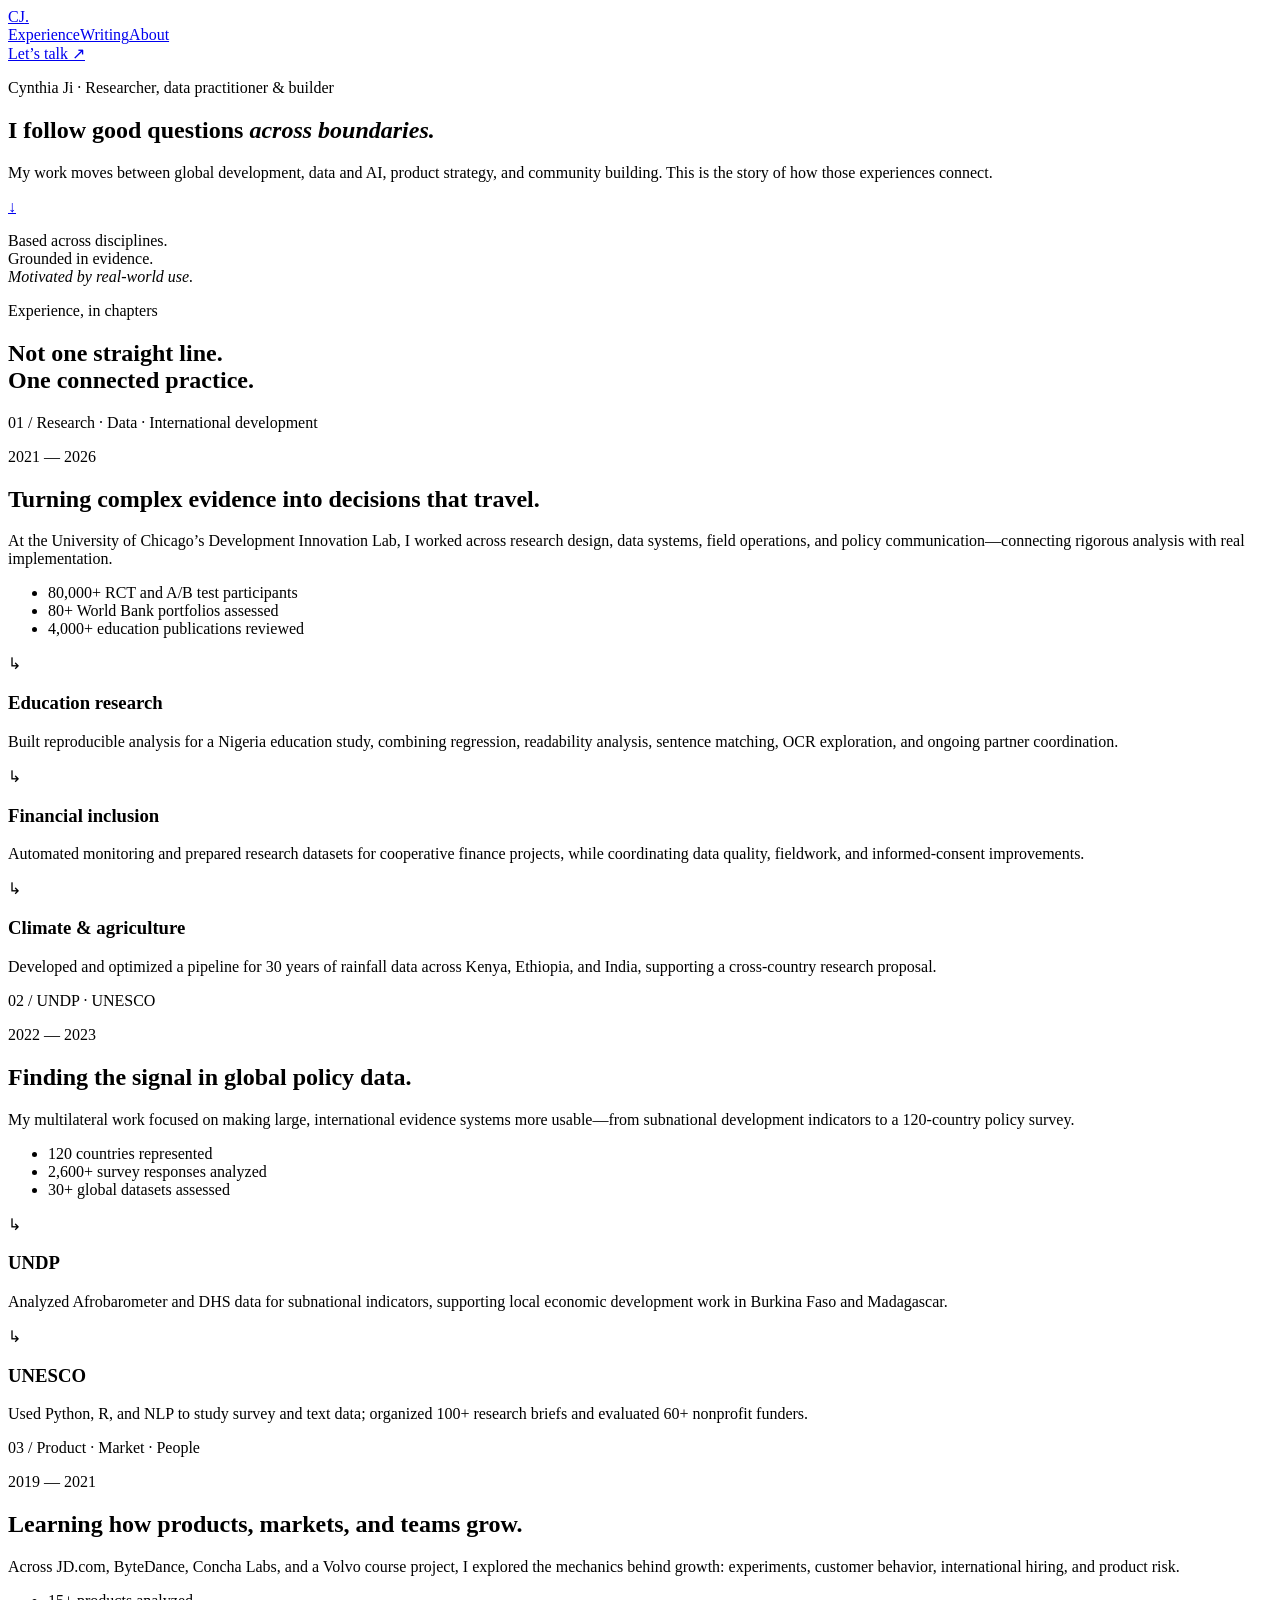
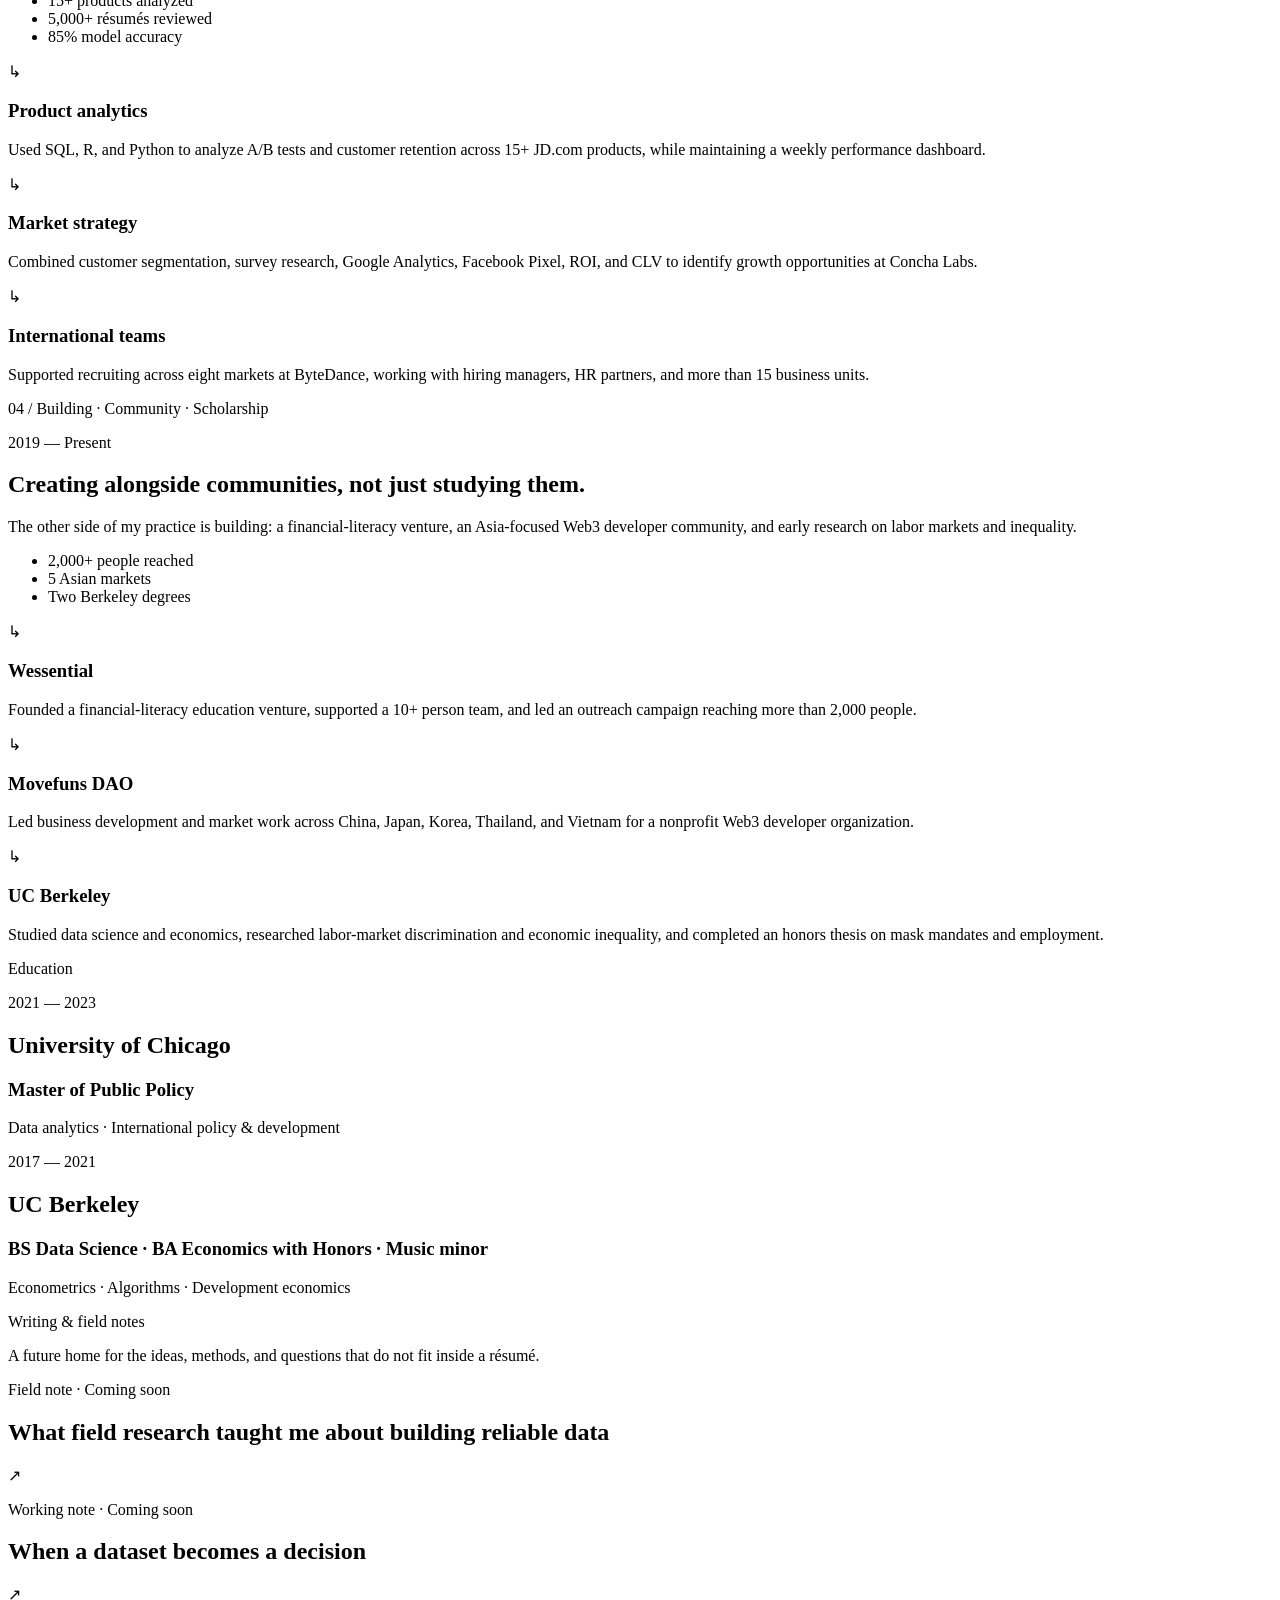
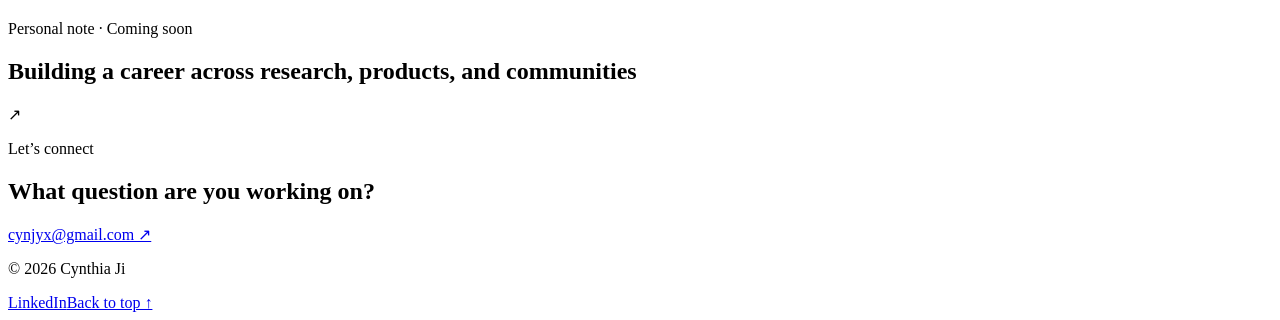
==== index.html @ 034ad3fb "Add index.html" ====
<!doctype html>
<html lang="en">
<head>
  <meta charset="utf-8">
  <meta name="viewport" content="width=device-width, initial-scale=1">
  <meta name="description" content="Selected research, data, policy, product, and community experience by Cynthia Ji.">
  <title>Cynthia Ji — Researcher, Data Practitioner & Builder</title>
  <link rel="stylesheet" href="styles.css">
</head>
<body>
<nav class="nav" aria-label="Primary navigation"><a class="mark" href="#top" aria-label="Cynthia Ji home">CJ<span>.</span></a><div class="navLinks"><a href="#experience">Experience</a><a href="#writing">Writing</a><a href="#about">About</a></div><a class="contactLink" href="mailto:cynjyx@gmail.com">Let’s talk ↗</a></nav>
<main>
  <section class="hero" id="top"><p class="eyebrow">Cynthia Ji · Researcher, data practitioner &amp; builder</p><h1>I follow good questions <em>across boundaries.</em></h1><div class="heroFoot"><p>My work moves between global development, data and AI, product strategy, and community building. This is the story of how those experiences connect.</p><a class="circleLink" href="#experience" aria-label="Explore experience">↓</a></div></section>
  <section class="manifesto" id="about"><p>Based across disciplines.<br>Grounded in evidence.<br><em>Motivated by real-world use.</em></p></section>
  <section id="experience" class="experienceIntro"><p class="sectionLabel">Experience, in chapters</p><h2>Not one straight line.<br>One connected practice.</h2></section>

  <section class="chapter dark"><div class="chapterTop"><p>01 / Research · Data · International development</p><p>2021 — 2026</p></div><h2>Turning complex evidence into decisions that travel.</h2><div class="chapterBody"><p class="chapterIntro">At the University of Chicago’s Development Innovation Lab, I worked across research design, data systems, field operations, and policy communication—connecting rigorous analysis with real implementation.</p><ul class="factList"><li>80,000+ RCT and A/B test participants</li><li>80+ World Bank portfolios assessed</li><li>4,000+ education publications reviewed</li></ul></div><div class="storyGrid"><article><p class="storyNum">↳</p><h3>Education research</h3><p>Built reproducible analysis for a Nigeria education study, combining regression, readability analysis, sentence matching, OCR exploration, and ongoing partner coordination.</p></article><article><p class="storyNum">↳</p><h3>Financial inclusion</h3><p>Automated monitoring and prepared research datasets for cooperative finance projects, while coordinating data quality, fieldwork, and informed-consent improvements.</p></article><article><p class="storyNum">↳</p><h3>Climate &amp; agriculture</h3><p>Developed and optimized a pipeline for 30 years of rainfall data across Kenya, Ethiopia, and India, supporting a cross-country research proposal.</p></article></div></section>

  <section class="chapter terracotta"><div class="chapterTop"><p>02 / UNDP · UNESCO</p><p>2022 — 2023</p></div><h2>Finding the signal in global policy data.</h2><div class="chapterBody"><p class="chapterIntro">My multilateral work focused on making large, international evidence systems more usable—from subnational development indicators to a 120-country policy survey.</p><ul class="factList"><li>120 countries represented</li><li>2,600+ survey responses analyzed</li><li>30+ global datasets assessed</li></ul></div><div class="storyGrid"><article><p class="storyNum">↳</p><h3>UNDP</h3><p>Analyzed Afrobarometer and DHS data for subnational indicators, supporting local economic development work in Burkina Faso and Madagascar.</p></article><article><p class="storyNum">↳</p><h3>UNESCO</h3><p>Used Python, R, and NLP to study survey and text data; organized 100+ research briefs and evaluated 60+ nonprofit funders.</p></article></div></section>

  <section class="chapter lime"><div class="chapterTop"><p>03 / Product · Market · People</p><p>2019 — 2021</p></div><h2>Learning how products, markets, and teams grow.</h2><div class="chapterBody"><p class="chapterIntro">Across JD.com, ByteDance, Concha Labs, and a Volvo course project, I explored the mechanics behind growth: experiments, customer behavior, international hiring, and product risk.</p><ul class="factList"><li>15+ products analyzed</li><li>5,000+ résumés reviewed</li><li>85% model accuracy</li></ul></div><div class="storyGrid"><article><p class="storyNum">↳</p><h3>Product analytics</h3><p>Used SQL, R, and Python to analyze A/B tests and customer retention across 15+ JD.com products, while maintaining a weekly performance dashboard.</p></article><article><p class="storyNum">↳</p><h3>Market strategy</h3><p>Combined customer segmentation, survey research, Google Analytics, Facebook Pixel, ROI, and CLV to identify growth opportunities at Concha Labs.</p></article><article><p class="storyNum">↳</p><h3>International teams</h3><p>Supported recruiting across eight markets at ByteDance, working with hiring managers, HR partners, and more than 15 business units.</p></article></div></section>

  <section class="chapter paper"><div class="chapterTop"><p>04 / Building · Community · Scholarship</p><p>2019 — Present</p></div><h2>Creating alongside communities, not just studying them.</h2><div class="chapterBody"><p class="chapterIntro">The other side of my practice is building: a financial-literacy venture, an Asia-focused Web3 developer community, and early research on labor markets and inequality.</p><ul class="factList"><li>2,000+ people reached</li><li>5 Asian markets</li><li>Two Berkeley degrees</li></ul></div><div class="storyGrid"><article><p class="storyNum">↳</p><h3>Wessential</h3><p>Founded a financial-literacy education venture, supported a 10+ person team, and led an outreach campaign reaching more than 2,000 people.</p></article><article><p class="storyNum">↳</p><h3>Movefuns DAO</h3><p>Led business development and market work across China, Japan, Korea, Thailand, and Vietnam for a nonprofit Web3 developer organization.</p></article><article><p class="storyNum">↳</p><h3>UC Berkeley</h3><p>Studied data science and economics, researched labor-market discrimination and economic inequality, and completed an honors thesis on mask mandates and employment.</p></article></div></section>

  <section class="education"><p class="sectionLabel">Education</p><div><article><p>2021 — 2023</p><h2>University of Chicago</h2><h3>Master of Public Policy</h3><span>Data analytics · International policy &amp; development</span></article><article><p>2017 — 2021</p><h2>UC Berkeley</h2><h3>BS Data Science · BA Economics with Honors · Music minor</h3><span>Econometrics · Algorithms · Development economics</span></article></div></section>
  <section class="section writing" id="writing"><div class="sectionHead"><p class="sectionLabel">Writing &amp; field notes</p><p class="sectionIntro">A future home for the ideas, methods, and questions that do not fit inside a résumé.</p></div><div class="postList"><article class="post"><p>Field note · Coming soon</p><h2>What field research taught me about building reliable data</h2><span>↗</span></article><article class="post"><p>Working note · Coming soon</p><h2>When a dataset becomes a decision</h2><span>↗</span></article><article class="post"><p>Personal note · Coming soon</p><h2>Building a career across research, products, and communities</h2><span>↗</span></article></div></section>
</main>
<footer><p class="sectionLabel">Let’s connect</p><h2>What question are you working on?</h2><a href="mailto:cynjyx@gmail.com">cynjyx@gmail.com ↗</a><div class="footerBottom"><p>© 2026 Cynthia Ji</p><div><a href="https://www.linkedin.com/in/cynthia-ji-26b392149/">LinkedIn</a><a href="#top">Back to top ↑</a></div></div></footer>
</body>
</html>
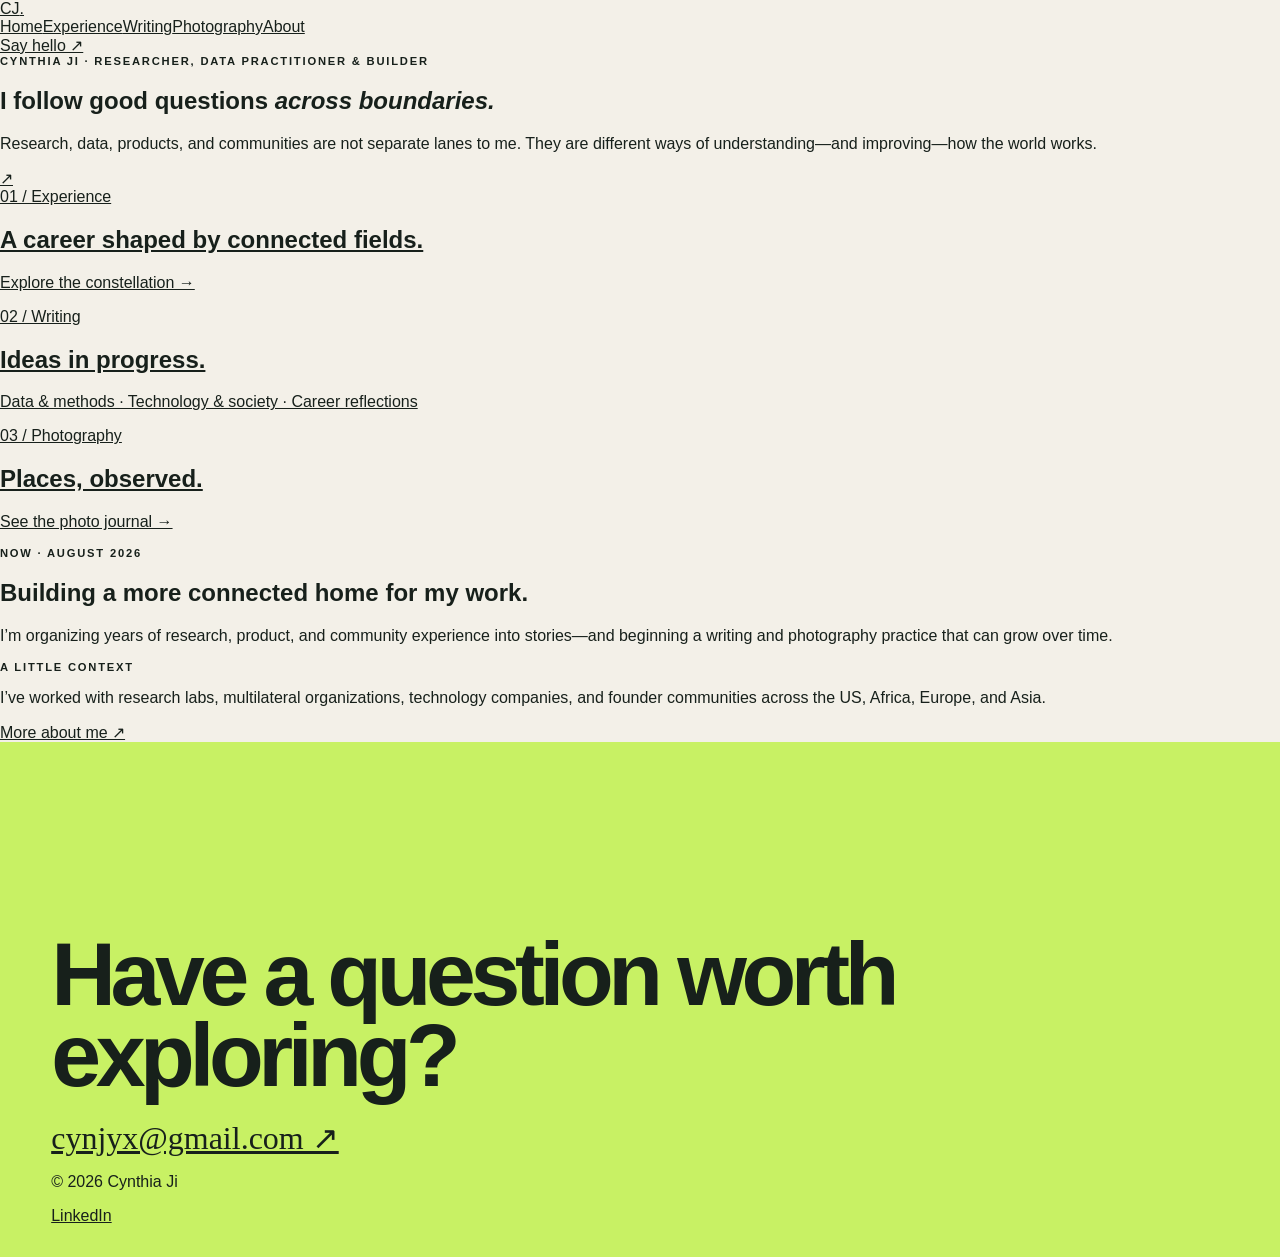
==== commit eb86d730: "Redesign index.html" ====
--- a/index.html
+++ b/index.html
@@ -1,30 +1,7 @@
-<!doctype html>
-<html lang="en">
-<head>
-  <meta charset="utf-8">
-  <meta name="viewport" content="width=device-width, initial-scale=1">
-  <meta name="description" content="Selected research, data, policy, product, and community experience by Cynthia Ji.">
-  <title>Cynthia Ji — Researcher, Data Practitioner & Builder</title>
-  <link rel="stylesheet" href="styles.css">
-</head>
-<body>
-<nav class="nav" aria-label="Primary navigation"><a class="mark" href="#top" aria-label="Cynthia Ji home">CJ<span>.</span></a><div class="navLinks"><a href="#experience">Experience</a><a href="#writing">Writing</a><a href="#about">About</a></div><a class="contactLink" href="mailto:cynjyx@gmail.com">Let’s talk ↗</a></nav>
-<main>
-  <section class="hero" id="top"><p class="eyebrow">Cynthia Ji · Researcher, data practitioner &amp; builder</p><h1>I follow good questions <em>across boundaries.</em></h1><div class="heroFoot"><p>My work moves between global development, data and AI, product strategy, and community building. This is the story of how those experiences connect.</p><a class="circleLink" href="#experience" aria-label="Explore experience">↓</a></div></section>
-  <section class="manifesto" id="about"><p>Based across disciplines.<br>Grounded in evidence.<br><em>Motivated by real-world use.</em></p></section>
-  <section id="experience" class="experienceIntro"><p class="sectionLabel">Experience, in chapters</p><h2>Not one straight line.<br>One connected practice.</h2></section>
-
-  <section class="chapter dark"><div class="chapterTop"><p>01 / Research · Data · International development</p><p>2021 — 2026</p></div><h2>Turning complex evidence into decisions that travel.</h2><div class="chapterBody"><p class="chapterIntro">At the University of Chicago’s Development Innovation Lab, I worked across research design, data systems, field operations, and policy communication—connecting rigorous analysis with real implementation.</p><ul class="factList"><li>80,000+ RCT and A/B test participants</li><li>80+ World Bank portfolios assessed</li><li>4,000+ education publications reviewed</li></ul></div><div class="storyGrid"><article><p class="storyNum">↳</p><h3>Education research</h3><p>Built reproducible analysis for a Nigeria education study, combining regression, readability analysis, sentence matching, OCR exploration, and ongoing partner coordination.</p></article><article><p class="storyNum">↳</p><h3>Financial inclusion</h3><p>Automated monitoring and prepared research datasets for cooperative finance projects, while coordinating data quality, fieldwork, and informed-consent improvements.</p></article><article><p class="storyNum">↳</p><h3>Climate &amp; agriculture</h3><p>Developed and optimized a pipeline for 30 years of rainfall data across Kenya, Ethiopia, and India, supporting a cross-country research proposal.</p></article></div></section>
-
-  <section class="chapter terracotta"><div class="chapterTop"><p>02 / UNDP · UNESCO</p><p>2022 — 2023</p></div><h2>Finding the signal in global policy data.</h2><div class="chapterBody"><p class="chapterIntro">My multilateral work focused on making large, international evidence systems more usable—from subnational development indicators to a 120-country policy survey.</p><ul class="factList"><li>120 countries represented</li><li>2,600+ survey responses analyzed</li><li>30+ global datasets assessed</li></ul></div><div class="storyGrid"><article><p class="storyNum">↳</p><h3>UNDP</h3><p>Analyzed Afrobarometer and DHS data for subnational indicators, supporting local economic development work in Burkina Faso and Madagascar.</p></article><article><p class="storyNum">↳</p><h3>UNESCO</h3><p>Used Python, R, and NLP to study survey and text data; organized 100+ research briefs and evaluated 60+ nonprofit funders.</p></article></div></section>
-
-  <section class="chapter lime"><div class="chapterTop"><p>03 / Product · Market · People</p><p>2019 — 2021</p></div><h2>Learning how products, markets, and teams grow.</h2><div class="chapterBody"><p class="chapterIntro">Across JD.com, ByteDance, Concha Labs, and a Volvo course project, I explored the mechanics behind growth: experiments, customer behavior, international hiring, and product risk.</p><ul class="factList"><li>15+ products analyzed</li><li>5,000+ résumés reviewed</li><li>85% model accuracy</li></ul></div><div class="storyGrid"><article><p class="storyNum">↳</p><h3>Product analytics</h3><p>Used SQL, R, and Python to analyze A/B tests and customer retention across 15+ JD.com products, while maintaining a weekly performance dashboard.</p></article><article><p class="storyNum">↳</p><h3>Market strategy</h3><p>Combined customer segmentation, survey research, Google Analytics, Facebook Pixel, ROI, and CLV to identify growth opportunities at Concha Labs.</p></article><article><p class="storyNum">↳</p><h3>International teams</h3><p>Supported recruiting across eight markets at ByteDance, working with hiring managers, HR partners, and more than 15 business units.</p></article></div></section>
-
-  <section class="chapter paper"><div class="chapterTop"><p>04 / Building · Community · Scholarship</p><p>2019 — Present</p></div><h2>Creating alongside communities, not just studying them.</h2><div class="chapterBody"><p class="chapterIntro">The other side of my practice is building: a financial-literacy venture, an Asia-focused Web3 developer community, and early research on labor markets and inequality.</p><ul class="factList"><li>2,000+ people reached</li><li>5 Asian markets</li><li>Two Berkeley degrees</li></ul></div><div class="storyGrid"><article><p class="storyNum">↳</p><h3>Wessential</h3><p>Founded a financial-literacy education venture, supported a 10+ person team, and led an outreach campaign reaching more than 2,000 people.</p></article><article><p class="storyNum">↳</p><h3>Movefuns DAO</h3><p>Led business development and market work across China, Japan, Korea, Thailand, and Vietnam for a nonprofit Web3 developer organization.</p></article><article><p class="storyNum">↳</p><h3>UC Berkeley</h3><p>Studied data science and economics, researched labor-market discrimination and economic inequality, and completed an honors thesis on mask mandates and employment.</p></article></div></section>
-
-  <section class="education"><p class="sectionLabel">Education</p><div><article><p>2021 — 2023</p><h2>University of Chicago</h2><h3>Master of Public Policy</h3><span>Data analytics · International policy &amp; development</span></article><article><p>2017 — 2021</p><h2>UC Berkeley</h2><h3>BS Data Science · BA Economics with Honors · Music minor</h3><span>Econometrics · Algorithms · Development economics</span></article></div></section>
-  <section class="section writing" id="writing"><div class="sectionHead"><p class="sectionLabel">Writing &amp; field notes</p><p class="sectionIntro">A future home for the ideas, methods, and questions that do not fit inside a résumé.</p></div><div class="postList"><article class="post"><p>Field note · Coming soon</p><h2>What field research taught me about building reliable data</h2><span>↗</span></article><article class="post"><p>Working note · Coming soon</p><h2>When a dataset becomes a decision</h2><span>↗</span></article><article class="post"><p>Personal note · Coming soon</p><h2>Building a career across research, products, and communities</h2><span>↗</span></article></div></section>
-</main>
-<footer><p class="sectionLabel">Let’s connect</p><h2>What question are you working on?</h2><a href="mailto:cynjyx@gmail.com">cynjyx@gmail.com ↗</a><div class="footerBottom"><p>© 2026 Cynthia Ji</p><div><a href="https://www.linkedin.com/in/cynthia-ji-26b392149/">LinkedIn</a><a href="#top">Back to top ↑</a></div></div></footer>
-</body>
-</html>
+<!doctype html><html lang="en"><head><meta charset="utf-8"><meta name="viewport" content="width=device-width,initial-scale=1"><meta name="description" content="Cynthia Ji works across research, data, policy, products, and communities."><title>Cynthia Ji — Home</title><link rel="stylesheet" href="styles.css"></head><body>
+<header class="siteHeader"><a class="brand" href="index.html">CJ<span>.</span></a><nav aria-label="Primary"><a class="active" href="index.html">Home</a><a href="experience.html">Experience</a><a href="writing.html">Writing</a><a href="photography.html">Photography</a><a href="about.html">About</a></nav><a class="mail" href="mailto:cynjyx@gmail.com">Say hello ↗</a></header>
+<main><section class="homeHero"><p class="eyebrow">Cynthia Ji · Researcher, data practitioner &amp; builder</p><h1>I follow good questions <em>across boundaries.</em></h1><div class="heroBottom"><p>Research, data, products, and communities are not separate lanes to me. They are different ways of understanding—and improving—how the world works.</p><a class="roundLink" href="experience.html" aria-label="Explore experience">↗</a></div></section>
+<section class="homeGrid"><a class="feature featureExperience" href="experience.html"><span>01 / Experience</span><h2>A career shaped by connected fields.</h2><p>Explore the constellation →</p></a><a class="feature featureWriting" href="writing.html"><span>02 / Writing</span><h2>Ideas in progress.</h2><p>Data &amp; methods · Technology &amp; society · Career reflections</p></a><a class="feature featurePhoto" href="photography.html"><span>03 / Photography</span><h2>Places, observed.</h2><p>See the photo journal →</p></a></section>
+<section class="nowBand"><div><p class="eyebrow">Now · August 2026</p><h2>Building a more connected home for my work.</h2></div><p>I’m organizing years of research, product, and community experience into stories—and beginning a writing and photography practice that can grow over time.</p></section>
+<section class="homeAbout"><p class="eyebrow">A little context</p><p class="bigSerif">I’ve worked with research labs, multilateral organizations, technology companies, and founder communities across the US, Africa, Europe, and Asia.</p><a href="about.html">More about me ↗</a></section></main>
+<footer><h2>Have a question worth exploring?</h2><a href="mailto:cynjyx@gmail.com">cynjyx@gmail.com ↗</a><div><p>© 2026 Cynthia Ji</p><a href="https://www.linkedin.com/in/cynthia-ji-26b392149/">LinkedIn</a></div></footer></body></html>
--- a/styles.css
+++ b/styles.css
@@ -0,0 +1 @@
+:root{--ink:#17201b;--paper:#f3f0e8;--lime:#c8f164;--terra:#bc684f;--line:rgba(23,32,27,.19)}*{box-sizing:border-box}html{scroll-behavior:smooth}body{margin:0;background:var(--paper);color:var(--ink);font-family:Arial,Helvetica,sans-serif}a{color:inherit}.nav{position:sticky;top:0;z-index:10;height:84px;display:grid;grid-template-columns:1fr auto 1fr;align-items:center;padding:0 4vw;border-bottom:1px solid var(--line);background:rgba(243,240,232,.92);backdrop-filter:blur(12px)}.mark{font-size:1.5rem;font-weight:800;text-decoration:none;letter-spacing:-.06em}.mark span{color:#54742d}.navLinks{display:flex;gap:2rem}.navLinks a,.contactLink{font-size:.72rem;text-transform:uppercase;letter-spacing:.12em;text-decoration:none}.contactLink{justify-self:end;border-bottom:1px solid}.hero{min-height:calc(100vh - 84px);padding:11vh 4vw 5vh;display:flex;flex-direction:column;justify-content:space-between}.eyebrow,.sectionLabel{margin:0;font-size:.7rem;text-transform:uppercase;letter-spacing:.16em;font-weight:700}.hero h1{max-width:1250px;margin:4rem 0;font-size:clamp(3.7rem,9vw,9.5rem);line-height:.86;letter-spacing:-.07em;font-weight:600}.hero h1 em,.manifesto em{font-family:Georgia,serif;font-weight:400}.heroFoot{display:flex;justify-content:space-between;align-items:end}.heroFoot>p{max-width:510px;font-size:1.14rem;line-height:1.55}.circleLink{display:grid;place-items:center;width:64px;height:64px;border:1px solid;border-radius:50%;text-decoration:none;font-size:1.4rem;transition:.2s}.circleLink:hover{background:var(--ink);color:var(--paper)}.manifesto{padding:10rem 4vw;background:var(--lime)}.manifesto p{max-width:1200px;margin:0;font-size:clamp(2.8rem,6.7vw,7rem);line-height:.98;letter-spacing:-.055em}.experienceIntro{padding:9rem 4vw 5rem}.experienceIntro h2{margin:3rem 0 0;font-size:clamp(3rem,6.5vw,7rem);line-height:.9;letter-spacing:-.06em}.chapter{padding:2rem 4vw 7rem;border-top:1px solid var(--line)}.chapter.dark{background:var(--ink);color:var(--paper)}.chapter.terracotta{background:var(--terra);color:#fff8ec}.chapter.lime{background:var(--lime)}.chapter.paper{background:var(--paper)}.chapterTop{display:flex;justify-content:space-between;text-transform:uppercase;letter-spacing:.12em;font-size:.67rem}.chapter h2{max-width:1100px;margin:9rem 0 4rem;font-size:clamp(3rem,6.8vw,7.2rem);line-height:.92;letter-spacing:-.06em}.chapterBody{display:grid;grid-template-columns:1.25fr 1fr;gap:10vw;padding-bottom:5rem}.chapterIntro{max-width:610px;margin:0;font-family:Georgia,serif;font-size:clamp(1.25rem,2.1vw,2rem);line-height:1.45}.factList{list-style:none;padding:0;margin:0}.factList li{padding:1rem 0;border-top:1px solid currentColor;font-size:.78rem;text-transform:uppercase;letter-spacing:.1em}.storyGrid{display:grid;grid-template-columns:repeat(3,1fr);gap:1px;background:currentColor;border:1px solid currentColor}.storyGrid article{min-height:280px;padding:1.5rem;background:var(--paper);color:var(--ink)}.dark .storyGrid article{background:#212c26;color:var(--paper)}.terracotta .storyGrid article{background:#a95742;color:#fff8ec}.lime .storyGrid article{background:#d9f98c}.storyNum{font-size:1.5rem}.storyGrid h3{margin:3.5rem 0 1rem;font-size:1.35rem}.storyGrid article>p:last-child{margin:0;line-height:1.55;opacity:.75}.education{padding:8rem 4vw;background:#d9d1c3}.education>div{margin-top:4rem}.education article{display:grid;grid-template-columns:150px 1.2fr 1.2fr 1fr;align-items:baseline;padding:2rem 0;border-top:1px solid var(--line)}.education article>p,.education span{font-size:.7rem;text-transform:uppercase;letter-spacing:.1em}.education h2{font-size:1.5rem;margin:0}.education h3{font-family:Georgia,serif;font-weight:400;font-size:1rem}.section{padding:8rem 4vw}.sectionHead{display:grid;grid-template-columns:1fr 1fr;margin-bottom:4rem}.sectionIntro{max-width:500px;margin:0;font-family:Georgia,serif;font-size:1.35rem;line-height:1.45}.post{display:grid;grid-template-columns:220px 1fr 30px;align-items:center;padding:2rem 0;border-top:1px solid var(--line)}.post:last-child{border-bottom:1px solid var(--line)}.post h2{font-family:Georgia,serif;font-size:clamp(1.3rem,2.5vw,2.3rem);font-weight:400;margin:0}.post>p{font-size:.67rem;text-transform:uppercase;letter-spacing:.1em}.post span{font-size:1.3rem}footer{padding:8rem 4vw 2rem;background:var(--lime)}footer h2{max-width:1050px;margin:4rem 0 1.5rem;font-size:clamp(3rem,7vw,7.5rem);line-height:.9;letter-spacing:-.06em}footer>a{font-family:Georgia,serif;font-size:clamp(1.3rem,2.5vw,2.2rem)}.footerBottom{display:flex;justify-content:space-between;margin-top:8rem;padding-top:1.5rem;border-top:1px solid rgba(23,32,27,.3);font-size:.68rem;text-transform:uppercase;letter-spacing:.1em}.footerBottom div{display:flex;gap:2rem}.footerBottom a{text-decoration:none}@media(max-width:760px){.nav{grid-template-columns:1fr 1fr}.navLinks{display:none}.hero{min-height:720px;padding-left:5vw;padding-right:5vw}.hero h1{font-size:16vw}.heroFoot{align-items:center}.circleLink{width:52px;height:52px;flex:none}.manifesto,.experienceIntro,.chapter,.education,.section,footer{padding-left:5vw;padding-right:5vw}.manifesto{padding-top:6rem;padding-bottom:6rem}.chapter h2{margin-top:5rem}.chapterBody,.sectionHead{grid-template-columns:1fr;gap:2.5rem}.storyGrid{grid-template-columns:1fr}.storyGrid article{min-height:240px}.education article{grid-template-columns:1fr;gap:.3rem}.education h3{margin:.4rem 0}.post{grid-template-columns:1fr 30px;gap:.6rem}.post>p,.post h2{grid-column:1}.post span{grid-column:2;grid-row:1/3}.footerBottom{display:block;line-height:1.8}.footerBottom div{margin-top:1rem}}@media(prefers-reduced-motion:reduce){html{scroll-behavior:auto}}
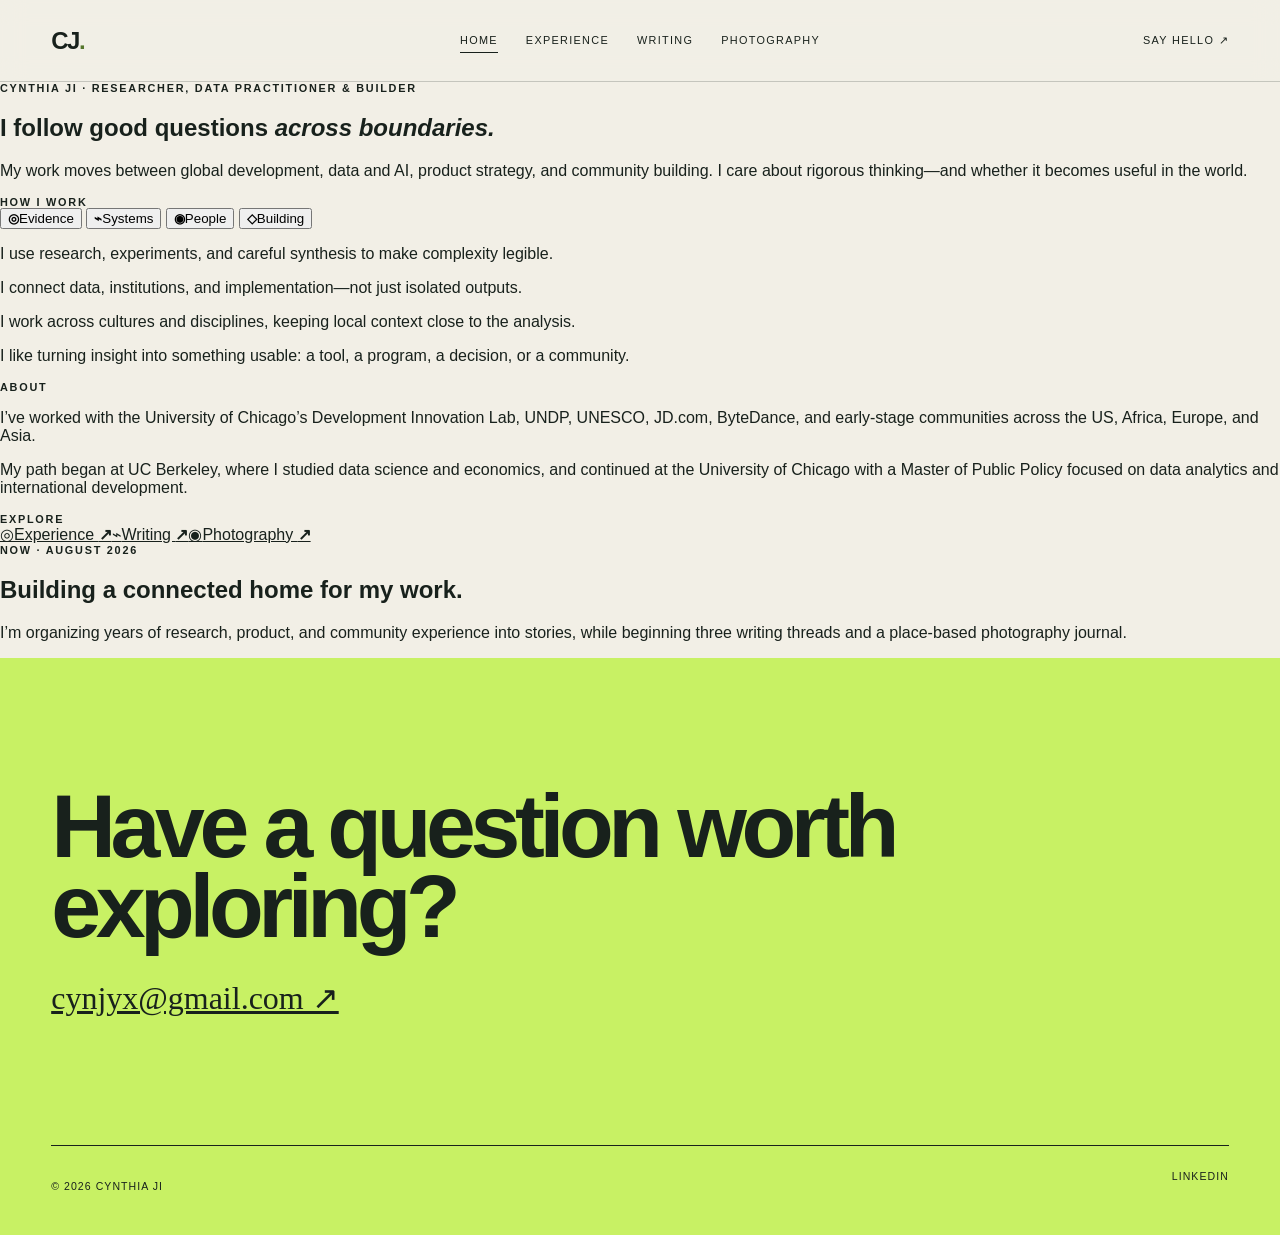
==== commit b26d5da2: "Refine index.html" ====
--- a/index.html
+++ b/index.html
@@ -1,7 +1,15 @@
-<!doctype html><html lang="en"><head><meta charset="utf-8"><meta name="viewport" content="width=device-width,initial-scale=1"><meta name="description" content="Cynthia Ji works across research, data, policy, products, and communities."><title>Cynthia Ji — Home</title><link rel="stylesheet" href="styles.css"></head><body>
-<header class="siteHeader"><a class="brand" href="index.html">CJ<span>.</span></a><nav aria-label="Primary"><a class="active" href="index.html">Home</a><a href="experience.html">Experience</a><a href="writing.html">Writing</a><a href="photography.html">Photography</a><a href="about.html">About</a></nav><a class="mail" href="mailto:cynjyx@gmail.com">Say hello ↗</a></header>
-<main><section class="homeHero"><p class="eyebrow">Cynthia Ji · Researcher, data practitioner &amp; builder</p><h1>I follow good questions <em>across boundaries.</em></h1><div class="heroBottom"><p>Research, data, products, and communities are not separate lanes to me. They are different ways of understanding—and improving—how the world works.</p><a class="roundLink" href="experience.html" aria-label="Explore experience">↗</a></div></section>
-<section class="homeGrid"><a class="feature featureExperience" href="experience.html"><span>01 / Experience</span><h2>A career shaped by connected fields.</h2><p>Explore the constellation →</p></a><a class="feature featureWriting" href="writing.html"><span>02 / Writing</span><h2>Ideas in progress.</h2><p>Data &amp; methods · Technology &amp; society · Career reflections</p></a><a class="feature featurePhoto" href="photography.html"><span>03 / Photography</span><h2>Places, observed.</h2><p>See the photo journal →</p></a></section>
-<section class="nowBand"><div><p class="eyebrow">Now · August 2026</p><h2>Building a more connected home for my work.</h2></div><p>I’m organizing years of research, product, and community experience into stories—and beginning a writing and photography practice that can grow over time.</p></section>
-<section class="homeAbout"><p class="eyebrow">A little context</p><p class="bigSerif">I’ve worked with research labs, multilateral organizations, technology companies, and founder communities across the US, Africa, Europe, and Asia.</p><a href="about.html">More about me ↗</a></section></main>
-<footer><h2>Have a question worth exploring?</h2><a href="mailto:cynjyx@gmail.com">cynjyx@gmail.com ↗</a><div><p>© 2026 Cynthia Ji</p><a href="https://www.linkedin.com/in/cynthia-ji-26b392149/">LinkedIn</a></div></footer></body></html>
+<!doctype html><html lang="en"><head><meta charset="utf-8"><meta name="viewport" content="width=device-width,initial-scale=1"><meta name="description" content="Cynthia Ji works across research, data, policy, products, and communities."><title>Cynthia Ji — Home</title><link rel="stylesheet" href="styles.css"><script src="site.js" defer></script></head><body>
+<header class="siteHeader"><a class="brand" href="index.html">CJ<span>.</span></a><nav aria-label="Primary"><a class="active" href="index.html">Home</a><a href="experience.html">Experience</a><a href="writing.html">Writing</a><a href="photography.html">Photography</a></nav><a class="mail" href="mailto:cynjyx@gmail.com">Say hello ↗</a></header>
+<main><section class="compactHero"><div><p class="eyebrow">Cynthia Ji · Researcher, data practitioner &amp; builder</p><h1>I follow good questions <em>across boundaries.</em></h1></div><p class="introCopy">My work moves between global development, data and AI, product strategy, and community building. I care about rigorous thinking—and whether it becomes useful in the world.</p></section>
+
+<section class="practice" id="about"><p class="eyebrow">How I work</p><div class="practiceIcons" role="list">
+  <button class="practiceIcon active" data-practice="evidence" role="listitem"><b>◎</b><span>Evidence</span></button>
+  <button class="practiceIcon" data-practice="systems" role="listitem"><b>⌁</b><span>Systems</span></button>
+  <button class="practiceIcon" data-practice="people" role="listitem"><b>◉</b><span>People</span></button>
+  <button class="practiceIcon" data-practice="building" role="listitem"><b>◇</b><span>Building</span></button>
+</div><div class="practiceNotes" aria-live="polite"><p class="practiceNote active" id="evidence">I use research, experiments, and careful synthesis to make complexity legible.</p><p class="practiceNote" id="systems">I connect data, institutions, and implementation—not just isolated outputs.</p><p class="practiceNote" id="people">I work across cultures and disciplines, keeping local context close to the analysis.</p><p class="practiceNote" id="building">I like turning insight into something usable: a tool, a program, a decision, or a community.</p></div></section>
+
+<section class="homeProfile"><div class="profileStory"><p class="eyebrow">About</p><p>I’ve worked with the University of Chicago’s Development Innovation Lab, UNDP, UNESCO, JD.com, ByteDance, and early-stage communities across the US, Africa, Europe, and Asia.</p><p>My path began at UC Berkeley, where I studied data science and economics, and continued at the University of Chicago with a Master of Public Policy focused on data analytics and international development.</p></div><aside><p class="eyebrow">Explore</p><a href="experience.html"><span>◎</span>Experience <b>↗</b></a><a href="writing.html"><span>⌁</span>Writing <b>↗</b></a><a href="photography.html"><span>◉</span>Photography <b>↗</b></a></aside></section>
+
+<section class="nowCompact"><p class="eyebrow">Now · August 2026</p><div><h2>Building a connected home for my work.</h2><p>I’m organizing years of research, product, and community experience into stories, while beginning three writing threads and a place-based photography journal.</p></div></section>
+</main><footer><h2>Have a question worth exploring?</h2><a href="mailto:cynjyx@gmail.com">cynjyx@gmail.com ↗</a><div><p>© 2026 Cynthia Ji</p><a href="https://www.linkedin.com/in/cynthia-ji-26b392149/">LinkedIn</a></div></footer></body></html>
--- a/styles.css
+++ b/styles.css
@@ -1 +1,2 @@
-:root{--ink:#17201b;--paper:#f3f0e8;--lime:#c8f164;--terra:#bc684f;--line:rgba(23,32,27,.19)}*{box-sizing:border-box}html{scroll-behavior:smooth}body{margin:0;background:var(--paper);color:var(--ink);font-family:Arial,Helvetica,sans-serif}a{color:inherit}.nav{position:sticky;top:0;z-index:10;height:84px;display:grid;grid-template-columns:1fr auto 1fr;align-items:center;padding:0 4vw;border-bottom:1px solid var(--line);background:rgba(243,240,232,.92);backdrop-filter:blur(12px)}.mark{font-size:1.5rem;font-weight:800;text-decoration:none;letter-spacing:-.06em}.mark span{color:#54742d}.navLinks{display:flex;gap:2rem}.navLinks a,.contactLink{font-size:.72rem;text-transform:uppercase;letter-spacing:.12em;text-decoration:none}.contactLink{justify-self:end;border-bottom:1px solid}.hero{min-height:calc(100vh - 84px);padding:11vh 4vw 5vh;display:flex;flex-direction:column;justify-content:space-between}.eyebrow,.sectionLabel{margin:0;font-size:.7rem;text-transform:uppercase;letter-spacing:.16em;font-weight:700}.hero h1{max-width:1250px;margin:4rem 0;font-size:clamp(3.7rem,9vw,9.5rem);line-height:.86;letter-spacing:-.07em;font-weight:600}.hero h1 em,.manifesto em{font-family:Georgia,serif;font-weight:400}.heroFoot{display:flex;justify-content:space-between;align-items:end}.heroFoot>p{max-width:510px;font-size:1.14rem;line-height:1.55}.circleLink{display:grid;place-items:center;width:64px;height:64px;border:1px solid;border-radius:50%;text-decoration:none;font-size:1.4rem;transition:.2s}.circleLink:hover{background:var(--ink);color:var(--paper)}.manifesto{padding:10rem 4vw;background:var(--lime)}.manifesto p{max-width:1200px;margin:0;font-size:clamp(2.8rem,6.7vw,7rem);line-height:.98;letter-spacing:-.055em}.experienceIntro{padding:9rem 4vw 5rem}.experienceIntro h2{margin:3rem 0 0;font-size:clamp(3rem,6.5vw,7rem);line-height:.9;letter-spacing:-.06em}.chapter{padding:2rem 4vw 7rem;border-top:1px solid var(--line)}.chapter.dark{background:var(--ink);color:var(--paper)}.chapter.terracotta{background:var(--terra);color:#fff8ec}.chapter.lime{background:var(--lime)}.chapter.paper{background:var(--paper)}.chapterTop{display:flex;justify-content:space-between;text-transform:uppercase;letter-spacing:.12em;font-size:.67rem}.chapter h2{max-width:1100px;margin:9rem 0 4rem;font-size:clamp(3rem,6.8vw,7.2rem);line-height:.92;letter-spacing:-.06em}.chapterBody{display:grid;grid-template-columns:1.25fr 1fr;gap:10vw;padding-bottom:5rem}.chapterIntro{max-width:610px;margin:0;font-family:Georgia,serif;font-size:clamp(1.25rem,2.1vw,2rem);line-height:1.45}.factList{list-style:none;padding:0;margin:0}.factList li{padding:1rem 0;border-top:1px solid currentColor;font-size:.78rem;text-transform:uppercase;letter-spacing:.1em}.storyGrid{display:grid;grid-template-columns:repeat(3,1fr);gap:1px;background:currentColor;border:1px solid currentColor}.storyGrid article{min-height:280px;padding:1.5rem;background:var(--paper);color:var(--ink)}.dark .storyGrid article{background:#212c26;color:var(--paper)}.terracotta .storyGrid article{background:#a95742;color:#fff8ec}.lime .storyGrid article{background:#d9f98c}.storyNum{font-size:1.5rem}.storyGrid h3{margin:3.5rem 0 1rem;font-size:1.35rem}.storyGrid article>p:last-child{margin:0;line-height:1.55;opacity:.75}.education{padding:8rem 4vw;background:#d9d1c3}.education>div{margin-top:4rem}.education article{display:grid;grid-template-columns:150px 1.2fr 1.2fr 1fr;align-items:baseline;padding:2rem 0;border-top:1px solid var(--line)}.education article>p,.education span{font-size:.7rem;text-transform:uppercase;letter-spacing:.1em}.education h2{font-size:1.5rem;margin:0}.education h3{font-family:Georgia,serif;font-weight:400;font-size:1rem}.section{padding:8rem 4vw}.sectionHead{display:grid;grid-template-columns:1fr 1fr;margin-bottom:4rem}.sectionIntro{max-width:500px;margin:0;font-family:Georgia,serif;font-size:1.35rem;line-height:1.45}.post{display:grid;grid-template-columns:220px 1fr 30px;align-items:center;padding:2rem 0;border-top:1px solid var(--line)}.post:last-child{border-bottom:1px solid var(--line)}.post h2{font-family:Georgia,serif;font-size:clamp(1.3rem,2.5vw,2.3rem);font-weight:400;margin:0}.post>p{font-size:.67rem;text-transform:uppercase;letter-spacing:.1em}.post span{font-size:1.3rem}footer{padding:8rem 4vw 2rem;background:var(--lime)}footer h2{max-width:1050px;margin:4rem 0 1.5rem;font-size:clamp(3rem,7vw,7.5rem);line-height:.9;letter-spacing:-.06em}footer>a{font-family:Georgia,serif;font-size:clamp(1.3rem,2.5vw,2.2rem)}.footerBottom{display:flex;justify-content:space-between;margin-top:8rem;padding-top:1.5rem;border-top:1px solid rgba(23,32,27,.3);font-size:.68rem;text-transform:uppercase;letter-spacing:.1em}.footerBottom div{display:flex;gap:2rem}.footerBottom a{text-decoration:none}@media(max-width:760px){.nav{grid-template-columns:1fr 1fr}.navLinks{display:none}.hero{min-height:720px;padding-left:5vw;padding-right:5vw}.hero h1{font-size:16vw}.heroFoot{align-items:center}.circleLink{width:52px;height:52px;flex:none}.manifesto,.experienceIntro,.chapter,.education,.section,footer{padding-left:5vw;padding-right:5vw}.manifesto{padding-top:6rem;padding-bottom:6rem}.chapter h2{margin-top:5rem}.chapterBody,.sectionHead{grid-template-columns:1fr;gap:2.5rem}.storyGrid{grid-template-columns:1fr}.storyGrid article{min-height:240px}.education article{grid-template-columns:1fr;gap:.3rem}.education h3{margin:.4rem 0}.post{grid-template-columns:1fr 30px;gap:.6rem}.post>p,.post h2{grid-column:1}.post span{grid-column:2;grid-row:1/3}.footerBottom{display:block;line-height:1.8}.footerBottom div{margin-top:1rem}}@media(prefers-reduced-motion:reduce){html{scroll-behavior:auto}}
+:root{--ink:#18211c;--paper:#f2efe6;--lime:#c8f164;--terra:#b8644c;--blue:#89a8b8;--line:rgba(24,33,28,.2)}*{box-sizing:border-box}html{scroll-behavior:smooth}body{margin:0;background:var(--paper);color:var(--ink);font-family:Arial,Helvetica,sans-serif}a{color:inherit}.siteHeader{position:sticky;top:0;z-index:20;height:82px;padding:0 4vw;display:grid;grid-template-columns:1fr auto 1fr;align-items:center;border-bottom:1px solid var(--line);background:rgba(242,239,230,.93);backdrop-filter:blur(12px)}.brand{font-size:1.5rem;font-weight:800;letter-spacing:-.06em;text-decoration:none}.brand span{color:#55762c}.siteHeader nav{display:flex;gap:1.75rem}.siteHeader nav a,.mail{font-size:.68rem;letter-spacing:.12em;text-transform:uppercase;text-decoration:none}.siteHeader nav a{padding:.4rem 0}.siteHeader nav a.active{border-bottom:1px solid}.mail{justify-self:end}.eyebrow{margin:0;font-size:.68rem;text-transform:uppercase;letter-spacing:.16em;font-weight:700}.homeHero,.pageHero{min-height:calc(100vh - 82px);padding:11vh 4vw 5vh;display:flex;flex-direction:column;justify-content:space-between}.homeHero h1,.pageHero h1{max-width:1250px;margin:4rem 0;font-size:clamp(3.8rem,9vw,9.5rem);line-height:.86;letter-spacing:-.07em;font-weight:600}.homeHero h1 em,.pageHero h1 em,.photoHero h1 em,.aboutHero h1 em{font-family:Georgia,serif;font-weight:400}.heroBottom{display:flex;justify-content:space-between;align-items:end}.heroBottom>p,.lede{max-width:560px;font-size:1.12rem;line-height:1.55}.roundLink{display:grid;place-items:center;width:66px;height:66px;border:1px solid;border-radius:50%;font-size:1.4rem;text-decoration:none}.homeGrid{display:grid;grid-template-columns:1.3fr .85fr;grid-template-rows:1fr 1fr;min-height:850px}.feature{padding:3rem;text-decoration:none;display:flex;flex-direction:column;justify-content:space-between;border-top:1px solid var(--line);transition:filter .2s}.feature:hover{filter:brightness(.95)}.feature span,.feature p{font-size:.68rem;text-transform:uppercase;letter-spacing:.12em}.feature h2{max-width:650px;margin:auto 0;font-size:clamp(2.5rem,5vw,5.8rem);line-height:.94;letter-spacing:-.055em}.featureExperience{grid-row:span 2;background:var(--ink);color:var(--paper)}.featureWriting{background:var(--terra);color:#fff8ec}.featurePhoto{background:var(--blue)}.nowBand{padding:8rem 4vw;display:grid;grid-template-columns:1.2fr 1fr;gap:10vw;background:var(--lime)}.nowBand h2{max-width:650px;font-size:clamp(2.6rem,5vw,5.5rem);line-height:.95;letter-spacing:-.05em}.nowBand>p{align-self:end;font-family:Georgia,serif;font-size:1.35rem;line-height:1.55}.homeAbout{padding:9rem 4vw}.bigSerif{max-width:1100px;font-family:Georgia,serif;font-size:clamp(2rem,4.2vw,4.6rem);line-height:1.12}.homeAbout>a{display:inline-block;margin-top:2rem;font-size:.72rem;text-transform:uppercase;letter-spacing:.12em}.pageHero{min-height:650px}.pageHero h1{margin-bottom:2rem}.fieldPicker{display:grid;grid-template-columns:repeat(6,1fr);border-top:1px solid var(--line);border-bottom:1px solid var(--line)}.field{min-height:170px;padding:1.3rem;border:0;border-right:1px solid var(--line);background:transparent;color:inherit;display:flex;flex-direction:column;justify-content:space-between;align-items:flex-start;cursor:pointer;text-align:left}.field:last-child{border-right:0}.field b{font:400 2rem Georgia,serif}.field span{font-size:.68rem;text-transform:uppercase;letter-spacing:.1em}.field:hover,.field.active{background:var(--lime)}.constellation{position:relative;min-height:900px;padding:4rem 4vw;background:var(--ink);color:var(--paper);overflow:hidden}.mapLines{position:absolute;inset:0;background:linear-gradient(32deg,transparent 48%,rgba(200,241,100,.11) 49%,transparent 50%),linear-gradient(-25deg,transparent 52%,rgba(255,255,255,.08) 53%,transparent 54%)}.node{position:absolute;width:116px;height:116px;border:1px solid rgba(255,255,255,.45);border-radius:50%;background:#202d26;color:var(--paper);cursor:pointer;font-weight:700;transition:.25s}.node span{display:block;margin-bottom:.3rem;font-size:.58rem;letter-spacing:.1em;font-weight:400}.node:hover,.node.active{background:var(--lime);color:var(--ink);transform:scale(1.08)}.node.muted{opacity:.13;transform:scale(.8)}.n1{left:6%;top:12%}.n2{left:23%;top:5%}.n3{left:40%;top:17%}.n4{left:56%;top:5%}.n5{left:74%;top:15%}.n6{left:84%;top:35%}.n7{left:70%;top:51%}.n8{left:48%;top:44%}.n9{left:24%;top:47%}.experienceDetail{position:absolute;left:5%;bottom:5%;width:40%;min-height:310px;padding:2rem;background:var(--paper);color:var(--ink)}.detail{display:none}.detail.active{display:block}.detail>p:first-child{font-size:.64rem;text-transform:uppercase;letter-spacing:.12em}.detail h2{font-family:Georgia,serif;font-size:clamp(1.8rem,3vw,3rem);font-weight:400;margin:2rem 0 1rem;line-height:1.08}.detail>p{line-height:1.55}.detail ul{padding-left:1.1rem;font-size:.75rem;line-height:1.8}.resumeCta,.newsletter,.photoNote,.contactBand{padding:9rem 4vw}.resumeCta h2,.newsletter h2,.photoNote h2,.contactBand h2{max-width:900px;font-size:clamp(3rem,6vw,6.5rem);line-height:.92;letter-spacing:-.06em}.resumeCta>p,.newsletter>p,.photoNote>p{max-width:550px;line-height:1.6}.button{display:inline-block;margin-top:2rem;padding:1rem 1.4rem;border:1px solid;text-decoration:none;font-size:.68rem;text-transform:uppercase;letter-spacing:.12em}.writingHero{background:var(--lime)}.writingCategories>article{padding:7rem 4vw;border-top:1px solid var(--line);display:grid;grid-template-columns:110px .8fr 1.5fr;gap:3vw}.writingCategories>article:nth-child(2){background:var(--ink);color:var(--paper)}.writingCategories>article:nth-child(3){background:var(--terra);color:#fff8ec}.categoryMark{font:400 3rem Georgia,serif}.writingCategories h2{max-width:520px;margin:0;font-family:Georgia,serif;font-weight:400;font-size:clamp(2rem,3.8vw,4rem);line-height:1.08}.articleList a{display:block;padding:1.5rem 0;border-top:1px solid currentColor;text-decoration:none}.articleList span{display:block;margin-bottom:.8rem;font-size:.62rem;text-transform:uppercase;letter-spacing:.1em}.articleList b{font-size:1.15rem}.newsletter{background:#d8d0c1}.photoBody{background:#111713;color:#e8e5dc}.photoHeader{background:rgba(17,23,19,.92);border-color:rgba(255,255,255,.2)}.photoHero{min-height:760px;padding:12vh 4vw 6rem;background:#111713}.photoHero h1{max-width:1200px;margin:7rem 0 3rem;font-size:clamp(3.8rem,8vw,8.5rem);line-height:.9;letter-spacing:-.065em}.photoHero>p:last-child{max-width:560px;font-family:Georgia,serif;font-size:1.3rem;line-height:1.5}.photoGrid{padding:3vw;display:grid;grid-template-columns:1.2fr .8fr 1fr;grid-template-rows:440px 380px;gap:2vw}.photoPlaceholder{padding:1.2rem;display:flex;flex-direction:column;justify-content:space-between;background:linear-gradient(145deg,#72847c,#202d28)}.photoPlaceholder span,.photoPlaceholder p{font-size:.64rem;text-transform:uppercase;letter-spacing:.12em}.photoPlaceholder.tall{grid-row:span 2}.photoPlaceholder.warm{background:linear-gradient(145deg,#a57458,#33281f)}.photoPlaceholder.pale{background:linear-gradient(145deg,#b9b8a8,#565e5b)}.photoPlaceholder.wide{grid-column:span 2;background:linear-gradient(145deg,#596c79,#1a2227)}.photoNote{background:#e4e0d5;color:var(--ink)}.photoFooter{background:#111713!important;color:#e8e5dc}.aboutHero{min-height:780px;padding:11vh 4vw 6rem;background:var(--terra);color:#fff8ec}.aboutHero h1{max-width:1200px;margin:8rem 0 0;font-size:clamp(3.5rem,7.5vw,8rem);line-height:.92;letter-spacing:-.06em}.aboutStory{padding:8rem 4vw;display:grid;grid-template-columns:1.5fr .7fr;gap:12vw}.aboutStory>div{font-family:Georgia,serif;font-size:clamp(1.5rem,2.5vw,2.5rem);line-height:1.45}.aboutStory aside{padding-top:1rem}.aboutStory aside h3{margin:2.5rem 0 .5rem}.aboutStory aside p:not(.eyebrow){line-height:1.5;color:#555e58}.nowPage{padding:9rem 4vw;display:grid;grid-template-columns:.6fr 1.4fr;background:var(--lime)}.nowPage h2{margin:0;font-size:clamp(3rem,6vw,6.5rem);line-height:.94;letter-spacing:-.06em}.nowPage div p{max-width:620px;margin-top:3rem;font-family:Georgia,serif;font-size:1.3rem;line-height:1.55}.principles{padding:8rem 4vw}.principles>div{margin-top:4rem}.principles article{display:grid;grid-template-columns:120px 1fr;padding:2rem 0;border-top:1px solid var(--line)}.principles article h2{margin:0;font-family:Georgia,serif;font-size:clamp(1.8rem,3vw,3rem);font-weight:400}.contactBand{background:var(--ink);color:var(--paper)}.darkButton{border-color:var(--paper)}footer{padding:8rem 4vw 2rem;background:var(--lime);color:var(--ink)}footer h2{max-width:1000px;margin:0 0 2rem;font-size:clamp(3rem,7vw,7rem);line-height:.9;letter-spacing:-.06em}footer>a{font-family:Georgia,serif;font-size:clamp(1.3rem,2.5vw,2.2rem)}footer>div{display:flex;justify-content:space-between;margin-top:8rem;padding-top:1.5rem;border-top:1px solid;font-size:.66rem;text-transform:uppercase;letter-spacing:.1em}footer>div a{text-decoration:none}
+@media(max-width:800px){.siteHeader{grid-template-columns:1fr 1fr}.siteHeader nav{display:none}.homeHero,.pageHero{padding-left:5vw;padding-right:5vw}.homeHero h1,.pageHero h1{font-size:16vw}.homeGrid{display:block;min-height:auto}.feature{min-height:520px}.nowBand,.aboutStory,.nowPage{grid-template-columns:1fr;gap:3rem}.fieldPicker{grid-template-columns:repeat(2,1fr)}.field{min-height:130px}.constellation{min-height:1050px}.node{width:92px;height:92px;font-size:.72rem}.n1{left:5%;top:6%}.n2{left:37%;top:4%}.n3{left:68%;top:9%}.n4{left:13%;top:20%}.n5{left:48%;top:21%}.n6{left:71%;top:31%}.n7{left:8%;top:36%}.n8{left:38%;top:39%}.n9{left:68%;top:48%}.experienceDetail{left:5%;bottom:4%;width:90%;min-height:390px}.writingCategories>article{grid-template-columns:1fr;gap:2rem}.photoGrid{grid-template-columns:1fr;grid-template-rows:repeat(4,420px)}.photoPlaceholder.tall,.photoPlaceholder.wide{grid-column:auto;grid-row:auto}.principles article{grid-template-columns:60px 1fr}.resumeCta,.newsletter,.photoNote,.contactBand,.aboutStory,.nowPage,.principles{padding-left:5vw;padding-right:5vw}footer{padding-left:5vw;padding-right:5vw}}@media(prefers-reduced-motion:reduce){html{scroll-behavior:auto}.node{transition:none}}
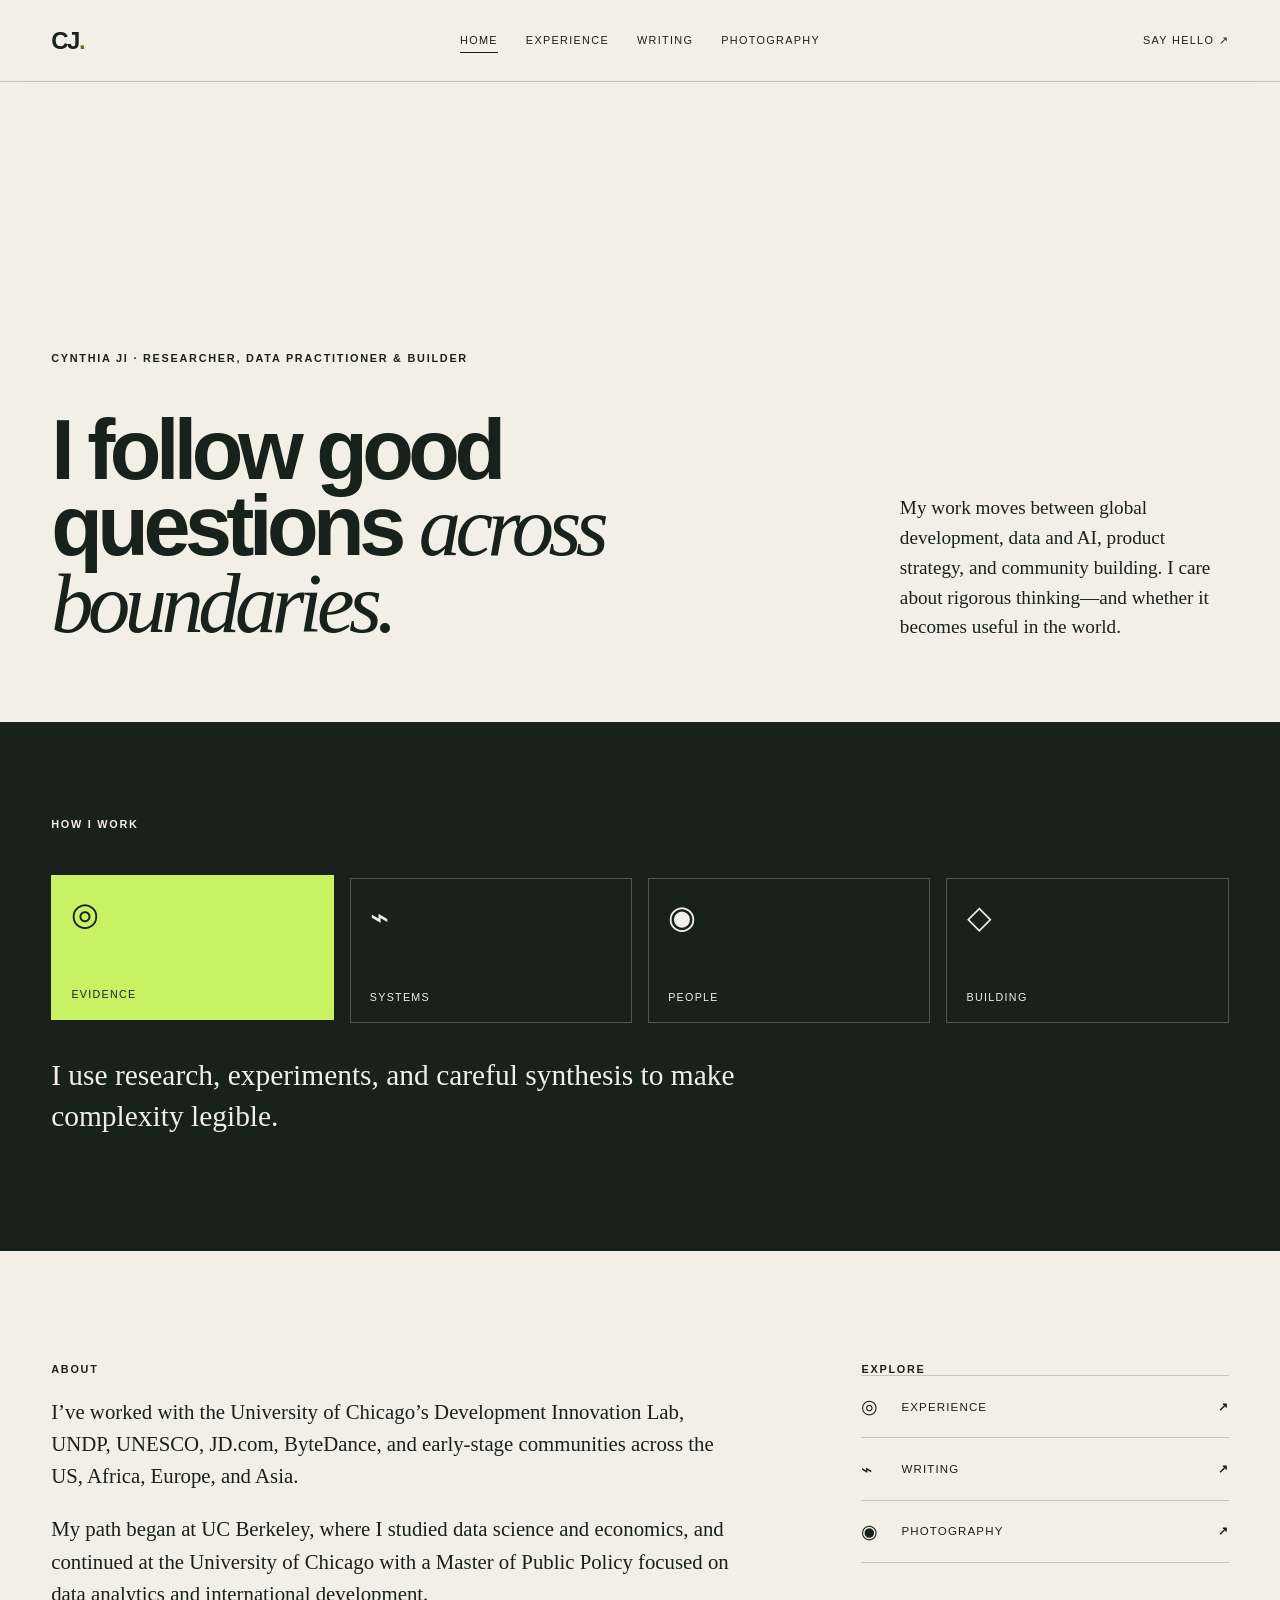
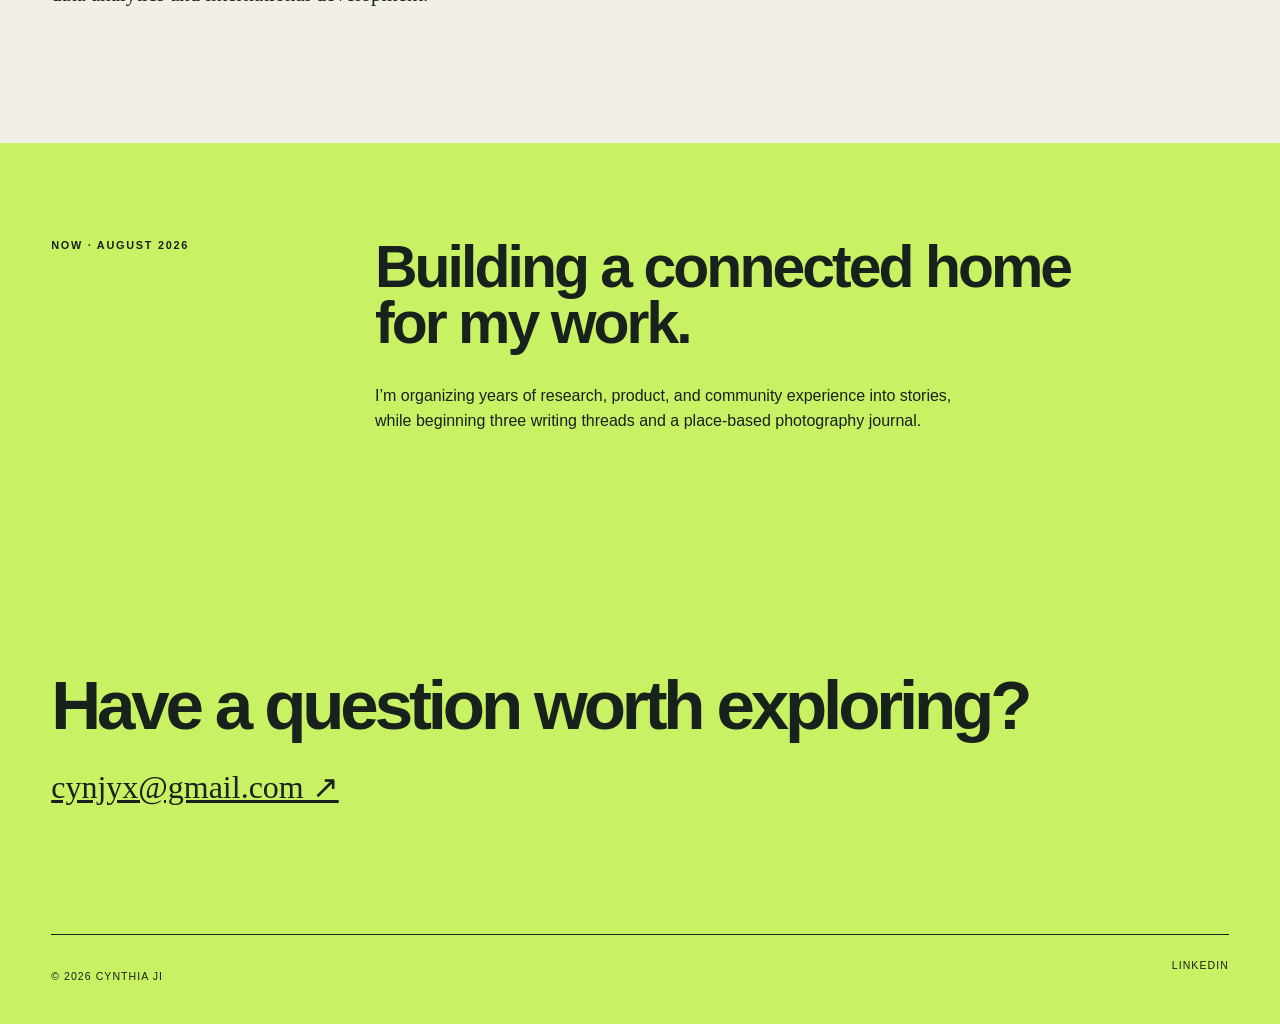
==== commit 3f49e1c8: "Refresh assets on index.html" ====
--- a/index.html
+++ b/index.html
@@ -1,4 +1,4 @@
-<!doctype html><html lang="en"><head><meta charset="utf-8"><meta name="viewport" content="width=device-width,initial-scale=1"><meta name="description" content="Cynthia Ji works across research, data, policy, products, and communities."><title>Cynthia Ji — Home</title><link rel="stylesheet" href="styles.css"><script src="site.js" defer></script></head><body>
+<!doctype html><html lang="en"><head><meta charset="utf-8"><meta name="viewport" content="width=device-width,initial-scale=1"><meta name="description" content="Cynthia Ji works across research, data, policy, products, and communities."><title>Cynthia Ji — Home</title><link rel="stylesheet" href="styles.css?v=3"><script src="site.js?v=3" defer></script></head><body>
 <header class="siteHeader"><a class="brand" href="index.html">CJ<span>.</span></a><nav aria-label="Primary"><a class="active" href="index.html">Home</a><a href="experience.html">Experience</a><a href="writing.html">Writing</a><a href="photography.html">Photography</a></nav><a class="mail" href="mailto:cynjyx@gmail.com">Say hello ↗</a></header>
 <main><section class="compactHero"><div><p class="eyebrow">Cynthia Ji · Researcher, data practitioner &amp; builder</p><h1>I follow good questions <em>across boundaries.</em></h1></div><p class="introCopy">My work moves between global development, data and AI, product strategy, and community building. I care about rigorous thinking—and whether it becomes useful in the world.</p></section>
 
--- a/styles.css
+++ b/styles.css
@@ -1,2 +1,6 @@
 :root{--ink:#18211c;--paper:#f2efe6;--lime:#c8f164;--terra:#b8644c;--blue:#89a8b8;--line:rgba(24,33,28,.2)}*{box-sizing:border-box}html{scroll-behavior:smooth}body{margin:0;background:var(--paper);color:var(--ink);font-family:Arial,Helvetica,sans-serif}a{color:inherit}.siteHeader{position:sticky;top:0;z-index:20;height:82px;padding:0 4vw;display:grid;grid-template-columns:1fr auto 1fr;align-items:center;border-bottom:1px solid var(--line);background:rgba(242,239,230,.93);backdrop-filter:blur(12px)}.brand{font-size:1.5rem;font-weight:800;letter-spacing:-.06em;text-decoration:none}.brand span{color:#55762c}.siteHeader nav{display:flex;gap:1.75rem}.siteHeader nav a,.mail{font-size:.68rem;letter-spacing:.12em;text-transform:uppercase;text-decoration:none}.siteHeader nav a{padding:.4rem 0}.siteHeader nav a.active{border-bottom:1px solid}.mail{justify-self:end}.eyebrow{margin:0;font-size:.68rem;text-transform:uppercase;letter-spacing:.16em;font-weight:700}.homeHero,.pageHero{min-height:calc(100vh - 82px);padding:11vh 4vw 5vh;display:flex;flex-direction:column;justify-content:space-between}.homeHero h1,.pageHero h1{max-width:1250px;margin:4rem 0;font-size:clamp(3.8rem,9vw,9.5rem);line-height:.86;letter-spacing:-.07em;font-weight:600}.homeHero h1 em,.pageHero h1 em,.photoHero h1 em,.aboutHero h1 em{font-family:Georgia,serif;font-weight:400}.heroBottom{display:flex;justify-content:space-between;align-items:end}.heroBottom>p,.lede{max-width:560px;font-size:1.12rem;line-height:1.55}.roundLink{display:grid;place-items:center;width:66px;height:66px;border:1px solid;border-radius:50%;font-size:1.4rem;text-decoration:none}.homeGrid{display:grid;grid-template-columns:1.3fr .85fr;grid-template-rows:1fr 1fr;min-height:850px}.feature{padding:3rem;text-decoration:none;display:flex;flex-direction:column;justify-content:space-between;border-top:1px solid var(--line);transition:filter .2s}.feature:hover{filter:brightness(.95)}.feature span,.feature p{font-size:.68rem;text-transform:uppercase;letter-spacing:.12em}.feature h2{max-width:650px;margin:auto 0;font-size:clamp(2.5rem,5vw,5.8rem);line-height:.94;letter-spacing:-.055em}.featureExperience{grid-row:span 2;background:var(--ink);color:var(--paper)}.featureWriting{background:var(--terra);color:#fff8ec}.featurePhoto{background:var(--blue)}.nowBand{padding:8rem 4vw;display:grid;grid-template-columns:1.2fr 1fr;gap:10vw;background:var(--lime)}.nowBand h2{max-width:650px;font-size:clamp(2.6rem,5vw,5.5rem);line-height:.95;letter-spacing:-.05em}.nowBand>p{align-self:end;font-family:Georgia,serif;font-size:1.35rem;line-height:1.55}.homeAbout{padding:9rem 4vw}.bigSerif{max-width:1100px;font-family:Georgia,serif;font-size:clamp(2rem,4.2vw,4.6rem);line-height:1.12}.homeAbout>a{display:inline-block;margin-top:2rem;font-size:.72rem;text-transform:uppercase;letter-spacing:.12em}.pageHero{min-height:650px}.pageHero h1{margin-bottom:2rem}.fieldPicker{display:grid;grid-template-columns:repeat(6,1fr);border-top:1px solid var(--line);border-bottom:1px solid var(--line)}.field{min-height:170px;padding:1.3rem;border:0;border-right:1px solid var(--line);background:transparent;color:inherit;display:flex;flex-direction:column;justify-content:space-between;align-items:flex-start;cursor:pointer;text-align:left}.field:last-child{border-right:0}.field b{font:400 2rem Georgia,serif}.field span{font-size:.68rem;text-transform:uppercase;letter-spacing:.1em}.field:hover,.field.active{background:var(--lime)}.constellation{position:relative;min-height:900px;padding:4rem 4vw;background:var(--ink);color:var(--paper);overflow:hidden}.mapLines{position:absolute;inset:0;background:linear-gradient(32deg,transparent 48%,rgba(200,241,100,.11) 49%,transparent 50%),linear-gradient(-25deg,transparent 52%,rgba(255,255,255,.08) 53%,transparent 54%)}.node{position:absolute;width:116px;height:116px;border:1px solid rgba(255,255,255,.45);border-radius:50%;background:#202d26;color:var(--paper);cursor:pointer;font-weight:700;transition:.25s}.node span{display:block;margin-bottom:.3rem;font-size:.58rem;letter-spacing:.1em;font-weight:400}.node:hover,.node.active{background:var(--lime);color:var(--ink);transform:scale(1.08)}.node.muted{opacity:.13;transform:scale(.8)}.n1{left:6%;top:12%}.n2{left:23%;top:5%}.n3{left:40%;top:17%}.n4{left:56%;top:5%}.n5{left:74%;top:15%}.n6{left:84%;top:35%}.n7{left:70%;top:51%}.n8{left:48%;top:44%}.n9{left:24%;top:47%}.experienceDetail{position:absolute;left:5%;bottom:5%;width:40%;min-height:310px;padding:2rem;background:var(--paper);color:var(--ink)}.detail{display:none}.detail.active{display:block}.detail>p:first-child{font-size:.64rem;text-transform:uppercase;letter-spacing:.12em}.detail h2{font-family:Georgia,serif;font-size:clamp(1.8rem,3vw,3rem);font-weight:400;margin:2rem 0 1rem;line-height:1.08}.detail>p{line-height:1.55}.detail ul{padding-left:1.1rem;font-size:.75rem;line-height:1.8}.resumeCta,.newsletter,.photoNote,.contactBand{padding:9rem 4vw}.resumeCta h2,.newsletter h2,.photoNote h2,.contactBand h2{max-width:900px;font-size:clamp(3rem,6vw,6.5rem);line-height:.92;letter-spacing:-.06em}.resumeCta>p,.newsletter>p,.photoNote>p{max-width:550px;line-height:1.6}.button{display:inline-block;margin-top:2rem;padding:1rem 1.4rem;border:1px solid;text-decoration:none;font-size:.68rem;text-transform:uppercase;letter-spacing:.12em}.writingHero{background:var(--lime)}.writingCategories>article{padding:7rem 4vw;border-top:1px solid var(--line);display:grid;grid-template-columns:110px .8fr 1.5fr;gap:3vw}.writingCategories>article:nth-child(2){background:var(--ink);color:var(--paper)}.writingCategories>article:nth-child(3){background:var(--terra);color:#fff8ec}.categoryMark{font:400 3rem Georgia,serif}.writingCategories h2{max-width:520px;margin:0;font-family:Georgia,serif;font-weight:400;font-size:clamp(2rem,3.8vw,4rem);line-height:1.08}.articleList a{display:block;padding:1.5rem 0;border-top:1px solid currentColor;text-decoration:none}.articleList span{display:block;margin-bottom:.8rem;font-size:.62rem;text-transform:uppercase;letter-spacing:.1em}.articleList b{font-size:1.15rem}.newsletter{background:#d8d0c1}.photoBody{background:#111713;color:#e8e5dc}.photoHeader{background:rgba(17,23,19,.92);border-color:rgba(255,255,255,.2)}.photoHero{min-height:760px;padding:12vh 4vw 6rem;background:#111713}.photoHero h1{max-width:1200px;margin:7rem 0 3rem;font-size:clamp(3.8rem,8vw,8.5rem);line-height:.9;letter-spacing:-.065em}.photoHero>p:last-child{max-width:560px;font-family:Georgia,serif;font-size:1.3rem;line-height:1.5}.photoGrid{padding:3vw;display:grid;grid-template-columns:1.2fr .8fr 1fr;grid-template-rows:440px 380px;gap:2vw}.photoPlaceholder{padding:1.2rem;display:flex;flex-direction:column;justify-content:space-between;background:linear-gradient(145deg,#72847c,#202d28)}.photoPlaceholder span,.photoPlaceholder p{font-size:.64rem;text-transform:uppercase;letter-spacing:.12em}.photoPlaceholder.tall{grid-row:span 2}.photoPlaceholder.warm{background:linear-gradient(145deg,#a57458,#33281f)}.photoPlaceholder.pale{background:linear-gradient(145deg,#b9b8a8,#565e5b)}.photoPlaceholder.wide{grid-column:span 2;background:linear-gradient(145deg,#596c79,#1a2227)}.photoNote{background:#e4e0d5;color:var(--ink)}.photoFooter{background:#111713!important;color:#e8e5dc}.aboutHero{min-height:780px;padding:11vh 4vw 6rem;background:var(--terra);color:#fff8ec}.aboutHero h1{max-width:1200px;margin:8rem 0 0;font-size:clamp(3.5rem,7.5vw,8rem);line-height:.92;letter-spacing:-.06em}.aboutStory{padding:8rem 4vw;display:grid;grid-template-columns:1.5fr .7fr;gap:12vw}.aboutStory>div{font-family:Georgia,serif;font-size:clamp(1.5rem,2.5vw,2.5rem);line-height:1.45}.aboutStory aside{padding-top:1rem}.aboutStory aside h3{margin:2.5rem 0 .5rem}.aboutStory aside p:not(.eyebrow){line-height:1.5;color:#555e58}.nowPage{padding:9rem 4vw;display:grid;grid-template-columns:.6fr 1.4fr;background:var(--lime)}.nowPage h2{margin:0;font-size:clamp(3rem,6vw,6.5rem);line-height:.94;letter-spacing:-.06em}.nowPage div p{max-width:620px;margin-top:3rem;font-family:Georgia,serif;font-size:1.3rem;line-height:1.55}.principles{padding:8rem 4vw}.principles>div{margin-top:4rem}.principles article{display:grid;grid-template-columns:120px 1fr;padding:2rem 0;border-top:1px solid var(--line)}.principles article h2{margin:0;font-family:Georgia,serif;font-size:clamp(1.8rem,3vw,3rem);font-weight:400}.contactBand{background:var(--ink);color:var(--paper)}.darkButton{border-color:var(--paper)}footer{padding:8rem 4vw 2rem;background:var(--lime);color:var(--ink)}footer h2{max-width:1000px;margin:0 0 2rem;font-size:clamp(3rem,7vw,7rem);line-height:.9;letter-spacing:-.06em}footer>a{font-family:Georgia,serif;font-size:clamp(1.3rem,2.5vw,2.2rem)}footer>div{display:flex;justify-content:space-between;margin-top:8rem;padding-top:1.5rem;border-top:1px solid;font-size:.66rem;text-transform:uppercase;letter-spacing:.1em}footer>div a{text-decoration:none}
 @media(max-width:800px){.siteHeader{grid-template-columns:1fr 1fr}.siteHeader nav{display:none}.homeHero,.pageHero{padding-left:5vw;padding-right:5vw}.homeHero h1,.pageHero h1{font-size:16vw}.homeGrid{display:block;min-height:auto}.feature{min-height:520px}.nowBand,.aboutStory,.nowPage{grid-template-columns:1fr;gap:3rem}.fieldPicker{grid-template-columns:repeat(2,1fr)}.field{min-height:130px}.constellation{min-height:1050px}.node{width:92px;height:92px;font-size:.72rem}.n1{left:5%;top:6%}.n2{left:37%;top:4%}.n3{left:68%;top:9%}.n4{left:13%;top:20%}.n5{left:48%;top:21%}.n6{left:71%;top:31%}.n7{left:8%;top:36%}.n8{left:38%;top:39%}.n9{left:68%;top:48%}.experienceDetail{left:5%;bottom:4%;width:90%;min-height:390px}.writingCategories>article{grid-template-columns:1fr;gap:2rem}.photoGrid{grid-template-columns:1fr;grid-template-rows:repeat(4,420px)}.photoPlaceholder.tall,.photoPlaceholder.wide{grid-column:auto;grid-row:auto}.principles article{grid-template-columns:60px 1fr}.resumeCta,.newsletter,.photoNote,.contactBand,.aboutStory,.nowPage,.principles{padding-left:5vw;padding-right:5vw}footer{padding-left:5vw;padding-right:5vw}}@media(prefers-reduced-motion:reduce){html{scroll-behavior:auto}.node{transition:none}}
+
+/* Compact, icon-led revision */
+.compactHero{min-height:640px;padding:9vh 4vw 5rem;display:grid;grid-template-columns:1.5fr .65fr;gap:7vw;align-items:end}.compactHero h1{max-width:850px;margin:3rem 0 0;font-size:clamp(3.2rem,6.6vw,7rem);line-height:.9;letter-spacing:-.065em;font-weight:600}.compactHero h1 em{font-family:Georgia,serif;font-weight:400}.introCopy{margin:0;font-family:Georgia,serif;font-size:1.2rem;line-height:1.55}.practice{padding:6rem 4vw;background:var(--ink);color:var(--paper)}.practiceIcons{display:grid;grid-template-columns:repeat(4,1fr);gap:1rem;margin:3rem 0 2rem}.practiceIcon{min-height:145px;padding:1.2rem;border:1px solid rgba(255,255,255,.25);background:transparent;color:inherit;display:flex;flex-direction:column;align-items:flex-start;justify-content:space-between;cursor:pointer;transition:.2s}.practiceIcon b{font:400 2rem Georgia,serif}.practiceIcon span{font-size:.67rem;text-transform:uppercase;letter-spacing:.12em}.practiceIcon:hover,.practiceIcon.active{background:var(--lime);color:var(--ink);border-color:var(--lime);transform:translateY(-3px)}.practiceNotes{min-height:100px;max-width:820px}.practiceNote{display:none;margin:0;font-family:Georgia,serif;font-size:clamp(1.4rem,2.3vw,2.25rem);line-height:1.4}.practiceNote.active{display:block}.homeProfile{padding:7rem 4vw;display:grid;grid-template-columns:1.3fr .7fr;gap:10vw}.profileStory>p:not(.eyebrow){max-width:760px;font-family:Georgia,serif;font-size:1.3rem;line-height:1.55}.homeProfile aside>a{display:grid;grid-template-columns:40px 1fr auto;align-items:center;padding:1.2rem 0;border-top:1px solid var(--line);text-decoration:none;font-size:.72rem;text-transform:uppercase;letter-spacing:.1em}.homeProfile aside>a:last-child{border-bottom:1px solid var(--line)}.homeProfile aside>a span{font:400 1.2rem Georgia,serif}.homeProfile aside>a:hover b{transform:translate(3px,-3px)}.homeProfile aside>a b{transition:.2s}.nowCompact{padding:6rem 4vw;display:grid;grid-template-columns:.55fr 1.45fr;background:var(--lime)}.nowCompact h2{max-width:720px;margin:0;font-size:clamp(2.4rem,4.6vw,4.8rem);line-height:.95;letter-spacing:-.05em}.nowCompact div p{max-width:600px;margin-top:2rem;line-height:1.6}.pageHero{min-height:540px;padding-top:8vh}.pageHero h1{font-size:clamp(3rem,6.2vw,6.5rem);margin-top:3rem}.photoHero{min-height:600px;padding-top:9vh}.photoHero h1{font-size:clamp(3rem,6vw,6.5rem);margin:5rem 0 2rem}.aboutHero h1{font-size:clamp(3rem,5.8vw,6.2rem)}.experienceIntro h2,.resumeCta h2,.newsletter h2,.photoNote h2,.contactBand h2{font-size:clamp(2.5rem,4.8vw,5rem)}.writingCategories h2{font-size:clamp(1.8rem,3vw,3.2rem)}footer h2{font-size:clamp(2.8rem,5.4vw,5.8rem)}
+@media(max-width:800px){.compactHero{min-height:680px;padding:8vh 5vw 4rem;grid-template-columns:1fr;gap:3rem}.compactHero h1{font-size:15vw}.practice{padding-left:5vw;padding-right:5vw}.practiceIcons{grid-template-columns:repeat(2,1fr)}.practiceIcon{min-height:120px}.homeProfile,.nowCompact{grid-template-columns:1fr;gap:3rem;padding-left:5vw;padding-right:5vw}.siteHeader nav{display:flex;position:fixed;left:0;right:0;bottom:0;height:58px;padding:0 4vw;background:rgba(242,239,230,.96);color:var(--ink);align-items:center;justify-content:space-around;border-top:1px solid var(--line);z-index:30}.photoHeader nav{background:rgba(17,23,19,.96);color:var(--paper)}.siteHeader nav a{font-size:.58rem}.mail{font-size:.62rem}body{padding-bottom:58px}}
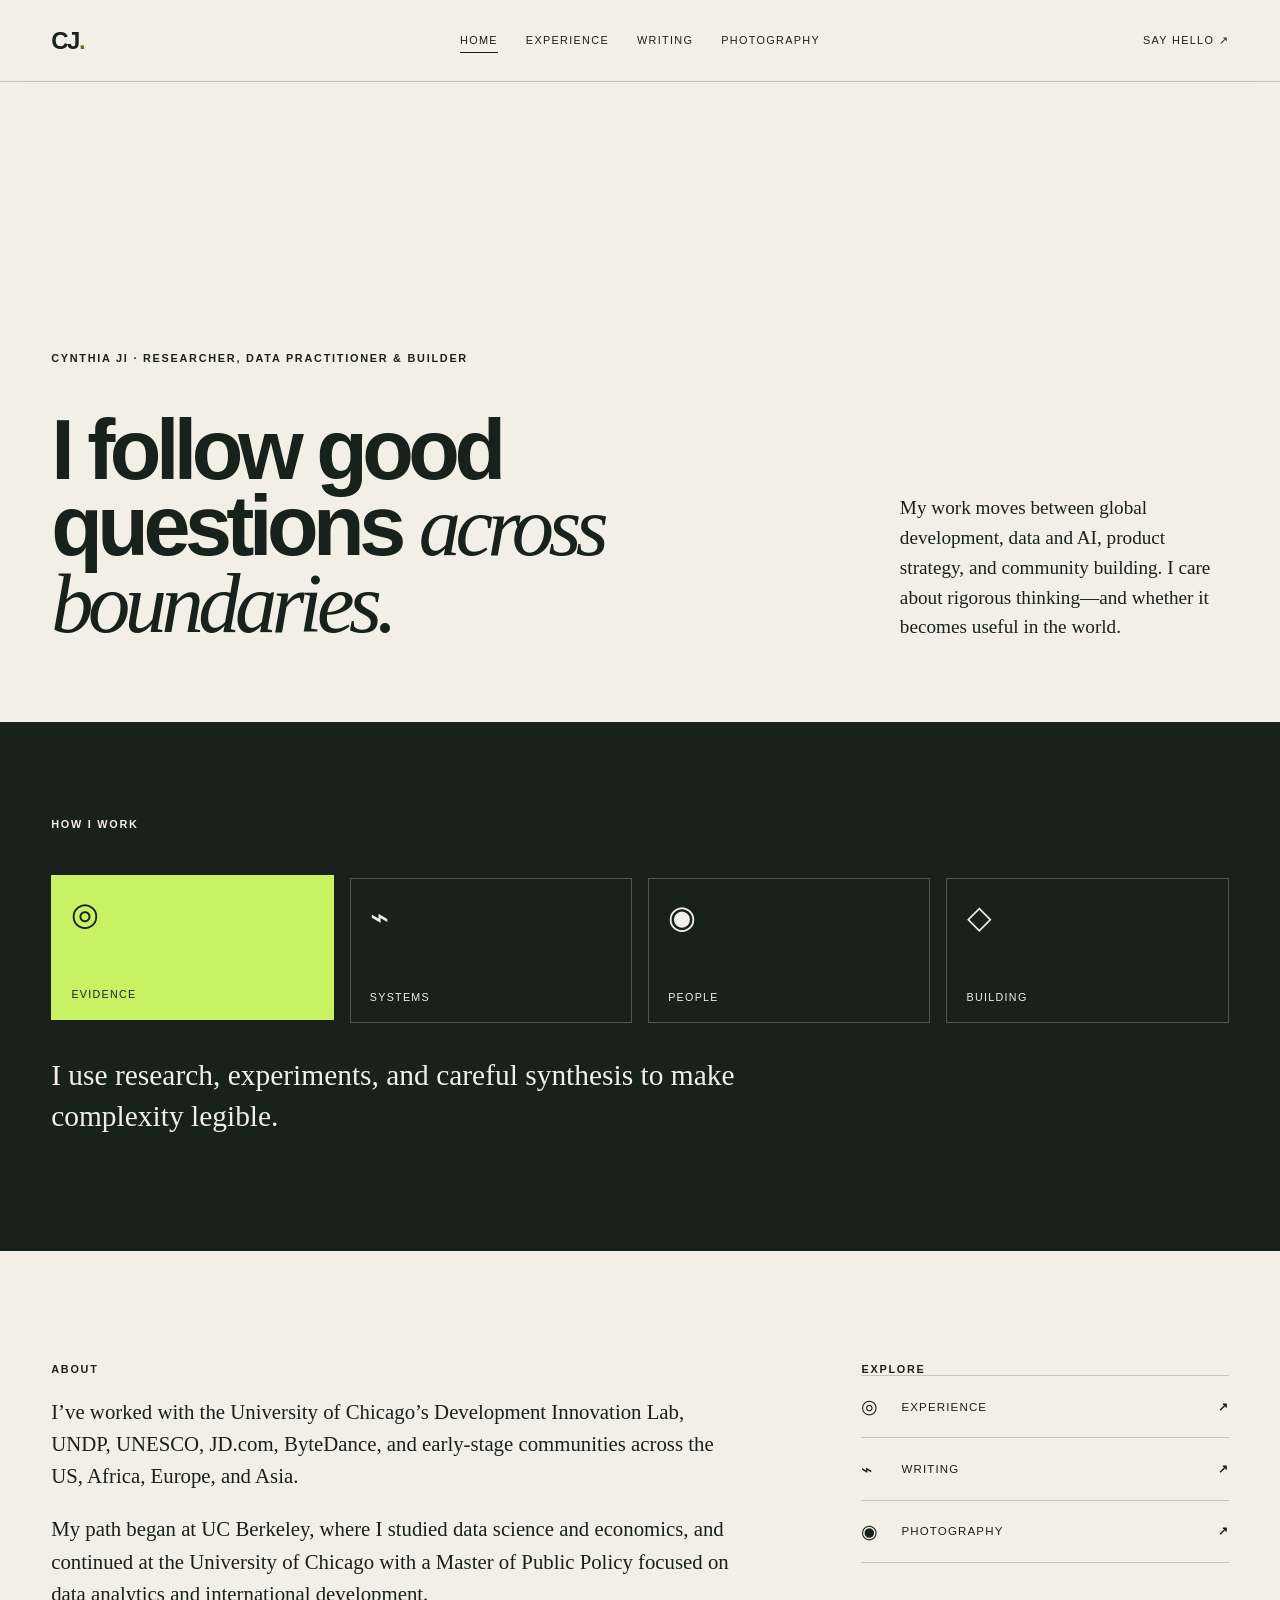
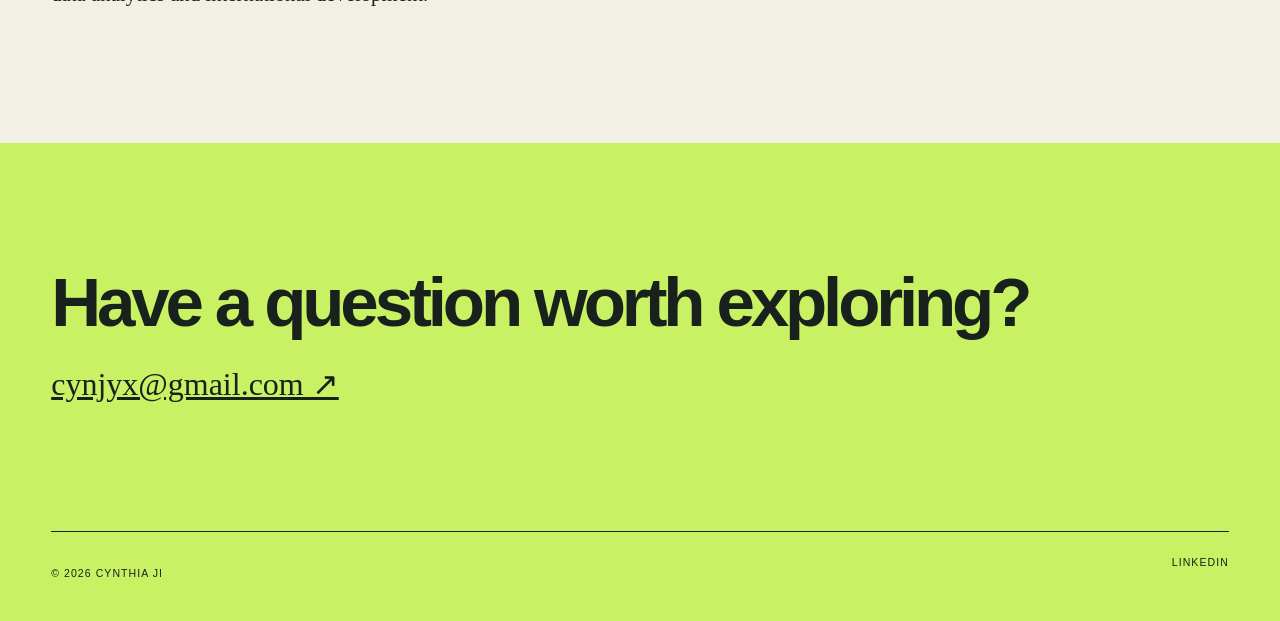
==== commit ce5c3616: "updating...." ====
--- a/index.html
+++ b/index.html
@@ -11,5 +11,5 @@
 
 <section class="homeProfile"><div class="profileStory"><p class="eyebrow">About</p><p>I’ve worked with the University of Chicago’s Development Innovation Lab, UNDP, UNESCO, JD.com, ByteDance, and early-stage communities across the US, Africa, Europe, and Asia.</p><p>My path began at UC Berkeley, where I studied data science and economics, and continued at the University of Chicago with a Master of Public Policy focused on data analytics and international development.</p></div><aside><p class="eyebrow">Explore</p><a href="experience.html"><span>◎</span>Experience <b>↗</b></a><a href="writing.html"><span>⌁</span>Writing <b>↗</b></a><a href="photography.html"><span>◉</span>Photography <b>↗</b></a></aside></section>
 
-<section class="nowCompact"><p class="eyebrow">Now · August 2026</p><div><h2>Building a connected home for my work.</h2><p>I’m organizing years of research, product, and community experience into stories, while beginning three writing threads and a place-based photography journal.</p></div></section>
+
 </main><footer><h2>Have a question worth exploring?</h2><a href="mailto:cynjyx@gmail.com">cynjyx@gmail.com ↗</a><div><p>© 2026 Cynthia Ji</p><a href="https://www.linkedin.com/in/cynthia-ji-26b392149/">LinkedIn</a></div></footer></body></html>
--- a/styles.css
+++ b/styles.css
@@ -1,5 +1,5 @@
-:root{--ink:#18211c;--paper:#f2efe6;--lime:#c8f164;--terra:#b8644c;--blue:#89a8b8;--line:rgba(24,33,28,.2)}*{box-sizing:border-box}html{scroll-behavior:smooth}body{margin:0;background:var(--paper);color:var(--ink);font-family:Arial,Helvetica,sans-serif}a{color:inherit}.siteHeader{position:sticky;top:0;z-index:20;height:82px;padding:0 4vw;display:grid;grid-template-columns:1fr auto 1fr;align-items:center;border-bottom:1px solid var(--line);background:rgba(242,239,230,.93);backdrop-filter:blur(12px)}.brand{font-size:1.5rem;font-weight:800;letter-spacing:-.06em;text-decoration:none}.brand span{color:#55762c}.siteHeader nav{display:flex;gap:1.75rem}.siteHeader nav a,.mail{font-size:.68rem;letter-spacing:.12em;text-transform:uppercase;text-decoration:none}.siteHeader nav a{padding:.4rem 0}.siteHeader nav a.active{border-bottom:1px solid}.mail{justify-self:end}.eyebrow{margin:0;font-size:.68rem;text-transform:uppercase;letter-spacing:.16em;font-weight:700}.homeHero,.pageHero{min-height:calc(100vh - 82px);padding:11vh 4vw 5vh;display:flex;flex-direction:column;justify-content:space-between}.homeHero h1,.pageHero h1{max-width:1250px;margin:4rem 0;font-size:clamp(3.8rem,9vw,9.5rem);line-height:.86;letter-spacing:-.07em;font-weight:600}.homeHero h1 em,.pageHero h1 em,.photoHero h1 em,.aboutHero h1 em{font-family:Georgia,serif;font-weight:400}.heroBottom{display:flex;justify-content:space-between;align-items:end}.heroBottom>p,.lede{max-width:560px;font-size:1.12rem;line-height:1.55}.roundLink{display:grid;place-items:center;width:66px;height:66px;border:1px solid;border-radius:50%;font-size:1.4rem;text-decoration:none}.homeGrid{display:grid;grid-template-columns:1.3fr .85fr;grid-template-rows:1fr 1fr;min-height:850px}.feature{padding:3rem;text-decoration:none;display:flex;flex-direction:column;justify-content:space-between;border-top:1px solid var(--line);transition:filter .2s}.feature:hover{filter:brightness(.95)}.feature span,.feature p{font-size:.68rem;text-transform:uppercase;letter-spacing:.12em}.feature h2{max-width:650px;margin:auto 0;font-size:clamp(2.5rem,5vw,5.8rem);line-height:.94;letter-spacing:-.055em}.featureExperience{grid-row:span 2;background:var(--ink);color:var(--paper)}.featureWriting{background:var(--terra);color:#fff8ec}.featurePhoto{background:var(--blue)}.nowBand{padding:8rem 4vw;display:grid;grid-template-columns:1.2fr 1fr;gap:10vw;background:var(--lime)}.nowBand h2{max-width:650px;font-size:clamp(2.6rem,5vw,5.5rem);line-height:.95;letter-spacing:-.05em}.nowBand>p{align-self:end;font-family:Georgia,serif;font-size:1.35rem;line-height:1.55}.homeAbout{padding:9rem 4vw}.bigSerif{max-width:1100px;font-family:Georgia,serif;font-size:clamp(2rem,4.2vw,4.6rem);line-height:1.12}.homeAbout>a{display:inline-block;margin-top:2rem;font-size:.72rem;text-transform:uppercase;letter-spacing:.12em}.pageHero{min-height:650px}.pageHero h1{margin-bottom:2rem}.fieldPicker{display:grid;grid-template-columns:repeat(6,1fr);border-top:1px solid var(--line);border-bottom:1px solid var(--line)}.field{min-height:170px;padding:1.3rem;border:0;border-right:1px solid var(--line);background:transparent;color:inherit;display:flex;flex-direction:column;justify-content:space-between;align-items:flex-start;cursor:pointer;text-align:left}.field:last-child{border-right:0}.field b{font:400 2rem Georgia,serif}.field span{font-size:.68rem;text-transform:uppercase;letter-spacing:.1em}.field:hover,.field.active{background:var(--lime)}.constellation{position:relative;min-height:900px;padding:4rem 4vw;background:var(--ink);color:var(--paper);overflow:hidden}.mapLines{position:absolute;inset:0;background:linear-gradient(32deg,transparent 48%,rgba(200,241,100,.11) 49%,transparent 50%),linear-gradient(-25deg,transparent 52%,rgba(255,255,255,.08) 53%,transparent 54%)}.node{position:absolute;width:116px;height:116px;border:1px solid rgba(255,255,255,.45);border-radius:50%;background:#202d26;color:var(--paper);cursor:pointer;font-weight:700;transition:.25s}.node span{display:block;margin-bottom:.3rem;font-size:.58rem;letter-spacing:.1em;font-weight:400}.node:hover,.node.active{background:var(--lime);color:var(--ink);transform:scale(1.08)}.node.muted{opacity:.13;transform:scale(.8)}.n1{left:6%;top:12%}.n2{left:23%;top:5%}.n3{left:40%;top:17%}.n4{left:56%;top:5%}.n5{left:74%;top:15%}.n6{left:84%;top:35%}.n7{left:70%;top:51%}.n8{left:48%;top:44%}.n9{left:24%;top:47%}.experienceDetail{position:absolute;left:5%;bottom:5%;width:40%;min-height:310px;padding:2rem;background:var(--paper);color:var(--ink)}.detail{display:none}.detail.active{display:block}.detail>p:first-child{font-size:.64rem;text-transform:uppercase;letter-spacing:.12em}.detail h2{font-family:Georgia,serif;font-size:clamp(1.8rem,3vw,3rem);font-weight:400;margin:2rem 0 1rem;line-height:1.08}.detail>p{line-height:1.55}.detail ul{padding-left:1.1rem;font-size:.75rem;line-height:1.8}.resumeCta,.newsletter,.photoNote,.contactBand{padding:9rem 4vw}.resumeCta h2,.newsletter h2,.photoNote h2,.contactBand h2{max-width:900px;font-size:clamp(3rem,6vw,6.5rem);line-height:.92;letter-spacing:-.06em}.resumeCta>p,.newsletter>p,.photoNote>p{max-width:550px;line-height:1.6}.button{display:inline-block;margin-top:2rem;padding:1rem 1.4rem;border:1px solid;text-decoration:none;font-size:.68rem;text-transform:uppercase;letter-spacing:.12em}.writingHero{background:var(--lime)}.writingCategories>article{padding:7rem 4vw;border-top:1px solid var(--line);display:grid;grid-template-columns:110px .8fr 1.5fr;gap:3vw}.writingCategories>article:nth-child(2){background:var(--ink);color:var(--paper)}.writingCategories>article:nth-child(3){background:var(--terra);color:#fff8ec}.categoryMark{font:400 3rem Georgia,serif}.writingCategories h2{max-width:520px;margin:0;font-family:Georgia,serif;font-weight:400;font-size:clamp(2rem,3.8vw,4rem);line-height:1.08}.articleList a{display:block;padding:1.5rem 0;border-top:1px solid currentColor;text-decoration:none}.articleList span{display:block;margin-bottom:.8rem;font-size:.62rem;text-transform:uppercase;letter-spacing:.1em}.articleList b{font-size:1.15rem}.newsletter{background:#d8d0c1}.photoBody{background:#111713;color:#e8e5dc}.photoHeader{background:rgba(17,23,19,.92);border-color:rgba(255,255,255,.2)}.photoHero{min-height:760px;padding:12vh 4vw 6rem;background:#111713}.photoHero h1{max-width:1200px;margin:7rem 0 3rem;font-size:clamp(3.8rem,8vw,8.5rem);line-height:.9;letter-spacing:-.065em}.photoHero>p:last-child{max-width:560px;font-family:Georgia,serif;font-size:1.3rem;line-height:1.5}.photoGrid{padding:3vw;display:grid;grid-template-columns:1.2fr .8fr 1fr;grid-template-rows:440px 380px;gap:2vw}.photoPlaceholder{padding:1.2rem;display:flex;flex-direction:column;justify-content:space-between;background:linear-gradient(145deg,#72847c,#202d28)}.photoPlaceholder span,.photoPlaceholder p{font-size:.64rem;text-transform:uppercase;letter-spacing:.12em}.photoPlaceholder.tall{grid-row:span 2}.photoPlaceholder.warm{background:linear-gradient(145deg,#a57458,#33281f)}.photoPlaceholder.pale{background:linear-gradient(145deg,#b9b8a8,#565e5b)}.photoPlaceholder.wide{grid-column:span 2;background:linear-gradient(145deg,#596c79,#1a2227)}.photoNote{background:#e4e0d5;color:var(--ink)}.photoFooter{background:#111713!important;color:#e8e5dc}.aboutHero{min-height:780px;padding:11vh 4vw 6rem;background:var(--terra);color:#fff8ec}.aboutHero h1{max-width:1200px;margin:8rem 0 0;font-size:clamp(3.5rem,7.5vw,8rem);line-height:.92;letter-spacing:-.06em}.aboutStory{padding:8rem 4vw;display:grid;grid-template-columns:1.5fr .7fr;gap:12vw}.aboutStory>div{font-family:Georgia,serif;font-size:clamp(1.5rem,2.5vw,2.5rem);line-height:1.45}.aboutStory aside{padding-top:1rem}.aboutStory aside h3{margin:2.5rem 0 .5rem}.aboutStory aside p:not(.eyebrow){line-height:1.5;color:#555e58}.nowPage{padding:9rem 4vw;display:grid;grid-template-columns:.6fr 1.4fr;background:var(--lime)}.nowPage h2{margin:0;font-size:clamp(3rem,6vw,6.5rem);line-height:.94;letter-spacing:-.06em}.nowPage div p{max-width:620px;margin-top:3rem;font-family:Georgia,serif;font-size:1.3rem;line-height:1.55}.principles{padding:8rem 4vw}.principles>div{margin-top:4rem}.principles article{display:grid;grid-template-columns:120px 1fr;padding:2rem 0;border-top:1px solid var(--line)}.principles article h2{margin:0;font-family:Georgia,serif;font-size:clamp(1.8rem,3vw,3rem);font-weight:400}.contactBand{background:var(--ink);color:var(--paper)}.darkButton{border-color:var(--paper)}footer{padding:8rem 4vw 2rem;background:var(--lime);color:var(--ink)}footer h2{max-width:1000px;margin:0 0 2rem;font-size:clamp(3rem,7vw,7rem);line-height:.9;letter-spacing:-.06em}footer>a{font-family:Georgia,serif;font-size:clamp(1.3rem,2.5vw,2.2rem)}footer>div{display:flex;justify-content:space-between;margin-top:8rem;padding-top:1.5rem;border-top:1px solid;font-size:.66rem;text-transform:uppercase;letter-spacing:.1em}footer>div a{text-decoration:none}
-@media(max-width:800px){.siteHeader{grid-template-columns:1fr 1fr}.siteHeader nav{display:none}.homeHero,.pageHero{padding-left:5vw;padding-right:5vw}.homeHero h1,.pageHero h1{font-size:16vw}.homeGrid{display:block;min-height:auto}.feature{min-height:520px}.nowBand,.aboutStory,.nowPage{grid-template-columns:1fr;gap:3rem}.fieldPicker{grid-template-columns:repeat(2,1fr)}.field{min-height:130px}.constellation{min-height:1050px}.node{width:92px;height:92px;font-size:.72rem}.n1{left:5%;top:6%}.n2{left:37%;top:4%}.n3{left:68%;top:9%}.n4{left:13%;top:20%}.n5{left:48%;top:21%}.n6{left:71%;top:31%}.n7{left:8%;top:36%}.n8{left:38%;top:39%}.n9{left:68%;top:48%}.experienceDetail{left:5%;bottom:4%;width:90%;min-height:390px}.writingCategories>article{grid-template-columns:1fr;gap:2rem}.photoGrid{grid-template-columns:1fr;grid-template-rows:repeat(4,420px)}.photoPlaceholder.tall,.photoPlaceholder.wide{grid-column:auto;grid-row:auto}.principles article{grid-template-columns:60px 1fr}.resumeCta,.newsletter,.photoNote,.contactBand,.aboutStory,.nowPage,.principles{padding-left:5vw;padding-right:5vw}footer{padding-left:5vw;padding-right:5vw}}@media(prefers-reduced-motion:reduce){html{scroll-behavior:auto}.node{transition:none}}
+:root{--ink:#18211c;--paper:#f2efe6;--lime:#c8f164;--terra:#b8644c;--blue:#89a8b8;--line:rgba(24,33,28,.2)}*{box-sizing:border-box}html{scroll-behavior:smooth}body{margin:0;background:var(--paper);color:var(--ink);font-family:Arial,Helvetica,sans-serif}a{color:inherit}.siteHeader{position:sticky;top:0;z-index:20;height:82px;padding:0 4vw;display:grid;grid-template-columns:1fr auto 1fr;align-items:center;border-bottom:1px solid var(--line);background:rgba(242,239,230,.93);backdrop-filter:blur(12px)}.brand{font-size:1.5rem;font-weight:800;letter-spacing:-.06em;text-decoration:none}.brand span{color:#55762c}.siteHeader nav{display:flex;gap:1.75rem}.siteHeader nav a,.mail{font-size:.68rem;letter-spacing:.12em;text-transform:uppercase;text-decoration:none}.siteHeader nav a{padding:.4rem 0}.siteHeader nav a.active{border-bottom:1px solid}.mail{justify-self:end}.eyebrow{margin:0;font-size:.68rem;text-transform:uppercase;letter-spacing:.16em;font-weight:700}.homeHero,.pageHero{min-height:calc(100vh - 82px);padding:11vh 4vw 5vh;display:flex;flex-direction:column;justify-content:space-between}.homeHero h1,.pageHero h1{max-width:1250px;margin:4rem 0;font-size:clamp(3.8rem,9vw,9.5rem);line-height:.86;letter-spacing:-.07em;font-weight:600}.homeHero h1 em,.pageHero h1 em,.photoHero h1 em,.aboutHero h1 em{font-family:Georgia,serif;font-weight:400}.heroBottom{display:flex;justify-content:space-between;align-items:end}.heroBottom>p,.lede{max-width:560px;font-size:1.12rem;line-height:1.55}.roundLink{display:grid;place-items:center;width:66px;height:66px;border:1px solid;border-radius:50%;font-size:1.4rem;text-decoration:none}.homeGrid{display:grid;grid-template-columns:1.3fr .85fr;grid-template-rows:1fr 1fr;min-height:850px}.feature{padding:3rem;text-decoration:none;display:flex;flex-direction:column;justify-content:space-between;border-top:1px solid var(--line);transition:filter .2s}.feature:hover{filter:brightness(.95)}.feature span,.feature p{font-size:.68rem;text-transform:uppercase;letter-spacing:.12em}.feature h2{max-width:650px;margin:auto 0;font-size:clamp(2.5rem,5vw,5.8rem);line-height:.94;letter-spacing:-.055em}.featureExperience{grid-row:span 2;background:var(--ink);color:var(--paper)}.featureWriting{background:var(--terra);color:#fff8ec}.featurePhoto{background:var(--blue)}.nowBand{padding:8rem 4vw;display:grid;grid-template-columns:1.2fr 1fr;gap:10vw;background:var(--lime)}.nowBand h2{max-width:650px;font-size:clamp(2.6rem,5vw,5.5rem);line-height:.95;letter-spacing:-.05em}.nowBand>p{align-self:end;font-family:Georgia,serif;font-size:1.35rem;line-height:1.55}.homeAbout{padding:9rem 4vw}.bigSerif{max-width:1100px;font-family:Georgia,serif;font-size:clamp(2rem,4.2vw,4.6rem);line-height:1.12}.homeAbout>a{display:inline-block;margin-top:2rem;font-size:.72rem;text-transform:uppercase;letter-spacing:.12em}.pageHero{min-height:650px}.pageHero h1{margin-bottom:2rem}.fieldPicker{display:grid;grid-template-columns:repeat(6,1fr);border-top:1px solid var(--line);border-bottom:1px solid var(--line)}.field{min-height:170px;padding:1.3rem;border:0;border-right:1px solid var(--line);background:transparent;color:inherit;display:flex;flex-direction:column;justify-content:space-between;align-items:flex-start;cursor:pointer;text-align:left}.field:last-child{border-right:0}.field b{font:400 2rem Georgia,serif}.field span{font-size:.68rem;text-transform:uppercase;letter-spacing:.1em}.field:hover,.field.active{background:var(--lime)}.constellation{position:relative;min-height:900px;padding:4rem 4vw;background:var(--ink);color:var(--paper);overflow:hidden}.mapLines{position:absolute;inset:0;background:linear-gradient(32deg,transparent 48%,rgba(200,241,100,.11) 49%,transparent 50%),linear-gradient(-25deg,transparent 52%,rgba(255,255,255,.08) 53%,transparent 54%)}.node{position:absolute;width:116px;height:116px;border:1px solid rgba(255,255,255,.45);border-radius:50%;background:#202d26;color:var(--paper);cursor:pointer;font-weight:700;transition:.25s}.node span{display:block;margin-bottom:.3rem;font-size:.58rem;letter-spacing:.1em;font-weight:400}.node:hover,.node.active{background:var(--lime);color:var(--ink);transform:scale(1.08)}.node.muted{opacity:.13;transform:scale(.8)}.n1{left:4%;top:42%}.n2{left:16%;top:22%}.n3{left:29%;top:9%}.n4{left:43%;top:20%}.n5{left:56%;top:8%}.n6{left:68%;top:22%}.n7{left:76%;top:8%}.n8{left:85%;top:28%}.n9{left:72%;top:47%}.experienceDetail{position:absolute;left:5%;bottom:5%;width:40%;min-height:310px;padding:2rem;background:var(--paper);color:var(--ink)}.detail{display:none}.detail.active{display:block}.detail>p:first-child{font-size:.64rem;text-transform:uppercase;letter-spacing:.12em}.detail h2{font-family:Georgia,serif;font-size:clamp(1.8rem,3vw,3rem);font-weight:400;margin:2rem 0 1rem;line-height:1.08}.detail>p{line-height:1.55}.detail ul{padding-left:1.1rem;font-size:.75rem;line-height:1.8}.resumeCta,.newsletter,.photoNote,.contactBand{padding:9rem 4vw}.resumeCta h2,.newsletter h2,.photoNote h2,.contactBand h2{max-width:900px;font-size:clamp(3rem,6vw,6.5rem);line-height:.92;letter-spacing:-.06em}.resumeCta>p,.newsletter>p,.photoNote>p{max-width:550px;line-height:1.6}.button{display:inline-block;margin-top:2rem;padding:1rem 1.4rem;border:1px solid;text-decoration:none;font-size:.68rem;text-transform:uppercase;letter-spacing:.12em}.writingHero{background:var(--lime)}.writingCategories>article{padding:7rem 4vw;border-top:1px solid var(--line);display:grid;grid-template-columns:110px .8fr 1.5fr;gap:3vw}.writingCategories>article:nth-child(2){background:var(--ink);color:var(--paper)}.writingCategories>article:nth-child(3){background:var(--terra);color:#fff8ec}.categoryMark{font:400 3rem Georgia,serif}.writingCategories h2{max-width:520px;margin:0;font-family:Georgia,serif;font-weight:400;font-size:clamp(2rem,3.8vw,4rem);line-height:1.08}.articleList a{display:block;padding:1.5rem 0;border-top:1px solid currentColor;text-decoration:none}.articleList span{display:block;margin-bottom:.8rem;font-size:.62rem;text-transform:uppercase;letter-spacing:.1em}.articleList b{font-size:1.15rem}.newsletter{background:#d8d0c1}.photoBody{background:#111713;color:#e8e5dc}.photoHeader{background:rgba(17,23,19,.92);border-color:rgba(255,255,255,.2)}.photoHero{min-height:760px;padding:12vh 4vw 6rem;background:#111713}.photoHero h1{max-width:1200px;margin:7rem 0 3rem;font-size:clamp(3.8rem,8vw,8.5rem);line-height:.9;letter-spacing:-.065em}.photoHero>p:last-child{max-width:560px;font-family:Georgia,serif;font-size:1.3rem;line-height:1.5}.photoGrid{padding:3vw;display:grid;grid-template-columns:1.2fr .8fr 1fr;grid-template-rows:440px 380px;gap:2vw}.photoPlaceholder{padding:1.2rem;display:flex;flex-direction:column;justify-content:space-between;background:linear-gradient(145deg,#72847c,#202d28)}.photoPlaceholder span,.photoPlaceholder p{font-size:.64rem;text-transform:uppercase;letter-spacing:.12em}.photoPlaceholder.tall{grid-row:span 2}.photoPlaceholder.warm{background:linear-gradient(145deg,#a57458,#33281f)}.photoPlaceholder.pale{background:linear-gradient(145deg,#b9b8a8,#565e5b)}.photoPlaceholder.wide{grid-column:span 2;background:linear-gradient(145deg,#596c79,#1a2227)}.photoNote{background:#e4e0d5;color:var(--ink)}.photoFooter{background:#111713!important;color:#e8e5dc}.aboutHero{min-height:780px;padding:11vh 4vw 6rem;background:var(--terra);color:#fff8ec}.aboutHero h1{max-width:1200px;margin:8rem 0 0;font-size:clamp(3.5rem,7.5vw,8rem);line-height:.92;letter-spacing:-.06em}.aboutStory{padding:8rem 4vw;display:grid;grid-template-columns:1.5fr .7fr;gap:12vw}.aboutStory>div{font-family:Georgia,serif;font-size:clamp(1.5rem,2.5vw,2.5rem);line-height:1.45}.aboutStory aside{padding-top:1rem}.aboutStory aside h3{margin:2.5rem 0 .5rem}.aboutStory aside p:not(.eyebrow){line-height:1.5;color:#555e58}.nowPage{padding:9rem 4vw;display:grid;grid-template-columns:.6fr 1.4fr;background:var(--lime)}.nowPage h2{margin:0;font-size:clamp(3rem,6vw,6.5rem);line-height:.94;letter-spacing:-.06em}.nowPage div p{max-width:620px;margin-top:3rem;font-family:Georgia,serif;font-size:1.3rem;line-height:1.55}.principles{padding:8rem 4vw}.principles>div{margin-top:4rem}.principles article{display:grid;grid-template-columns:120px 1fr;padding:2rem 0;border-top:1px solid var(--line)}.principles article h2{margin:0;font-family:Georgia,serif;font-size:clamp(1.8rem,3vw,3rem);font-weight:400}.contactBand{background:var(--ink);color:var(--paper)}.darkButton{border-color:var(--paper)}footer{padding:8rem 4vw 2rem;background:var(--lime);color:var(--ink)}footer h2{max-width:1000px;margin:0 0 2rem;font-size:clamp(3rem,7vw,7rem);line-height:.9;letter-spacing:-.06em}footer>a{font-family:Georgia,serif;font-size:clamp(1.3rem,2.5vw,2.2rem)}footer>div{display:flex;justify-content:space-between;margin-top:8rem;padding-top:1.5rem;border-top:1px solid;font-size:.66rem;text-transform:uppercase;letter-spacing:.1em}footer>div a{text-decoration:none}
+@media(max-width:800px){.siteHeader{grid-template-columns:1fr 1fr}.siteHeader nav{display:none}.homeHero,.pageHero{padding-left:5vw;padding-right:5vw}.homeHero h1,.pageHero h1{font-size:16vw}.homeGrid{display:block;min-height:auto}.feature{min-height:520px}.nowBand,.aboutStory,.nowPage{grid-template-columns:1fr;gap:3rem}.fieldPicker{grid-template-columns:repeat(2,1fr)}.field{min-height:130px}.constellation{min-height:1050px}.node{width:92px;height:92px;font-size:.72rem}.n1{left:5%;top:4%}.n2{left:37%;top:4%}.n3{left:68%;top:4%}.n4{left:5%;top:19%}.n5{left:37%;top:19%}.n6{left:68%;top:19%}.n7{left:5%;top:34%}.n8{left:37%;top:34%}.n9{left:68%;top:34%}.experienceDetail{left:5%;bottom:4%;width:90%;min-height:390px}.writingCategories>article{grid-template-columns:1fr;gap:2rem}.photoGrid{grid-template-columns:1fr;grid-template-rows:repeat(4,420px)}.photoPlaceholder.tall,.photoPlaceholder.wide{grid-column:auto;grid-row:auto}.principles article{grid-template-columns:60px 1fr}.resumeCta,.newsletter,.photoNote,.contactBand,.aboutStory,.nowPage,.principles{padding-left:5vw;padding-right:5vw}footer{padding-left:5vw;padding-right:5vw}}@media(prefers-reduced-motion:reduce){html{scroll-behavior:auto}.node{transition:none}}.whyToggle{display:inline-flex;align-items:center;gap:.5rem;margin-top:1.2rem;padding:.5rem 0;background:none;border:0;border-bottom:1px solid currentColor;color:inherit;cursor:pointer;font-size:.68rem;letter-spacing:.1em;text-transform:uppercase}.whyToggle span{font-size:1rem;line-height:1;transition:transform .2s}.whyToggle[aria-expanded="true"] span{transform:rotate(45deg)}.whyContent{margin-top:.8rem;padding:.8rem 1rem;background:var(--lime);color:var(--ink);font-size:.85rem;line-height:1.6}
 
 /* Compact, icon-led revision */
 .compactHero{min-height:640px;padding:9vh 4vw 5rem;display:grid;grid-template-columns:1.5fr .65fr;gap:7vw;align-items:end}.compactHero h1{max-width:850px;margin:3rem 0 0;font-size:clamp(3.2rem,6.6vw,7rem);line-height:.9;letter-spacing:-.065em;font-weight:600}.compactHero h1 em{font-family:Georgia,serif;font-weight:400}.introCopy{margin:0;font-family:Georgia,serif;font-size:1.2rem;line-height:1.55}.practice{padding:6rem 4vw;background:var(--ink);color:var(--paper)}.practiceIcons{display:grid;grid-template-columns:repeat(4,1fr);gap:1rem;margin:3rem 0 2rem}.practiceIcon{min-height:145px;padding:1.2rem;border:1px solid rgba(255,255,255,.25);background:transparent;color:inherit;display:flex;flex-direction:column;align-items:flex-start;justify-content:space-between;cursor:pointer;transition:.2s}.practiceIcon b{font:400 2rem Georgia,serif}.practiceIcon span{font-size:.67rem;text-transform:uppercase;letter-spacing:.12em}.practiceIcon:hover,.practiceIcon.active{background:var(--lime);color:var(--ink);border-color:var(--lime);transform:translateY(-3px)}.practiceNotes{min-height:100px;max-width:820px}.practiceNote{display:none;margin:0;font-family:Georgia,serif;font-size:clamp(1.4rem,2.3vw,2.25rem);line-height:1.4}.practiceNote.active{display:block}.homeProfile{padding:7rem 4vw;display:grid;grid-template-columns:1.3fr .7fr;gap:10vw}.profileStory>p:not(.eyebrow){max-width:760px;font-family:Georgia,serif;font-size:1.3rem;line-height:1.55}.homeProfile aside>a{display:grid;grid-template-columns:40px 1fr auto;align-items:center;padding:1.2rem 0;border-top:1px solid var(--line);text-decoration:none;font-size:.72rem;text-transform:uppercase;letter-spacing:.1em}.homeProfile aside>a:last-child{border-bottom:1px solid var(--line)}.homeProfile aside>a span{font:400 1.2rem Georgia,serif}.homeProfile aside>a:hover b{transform:translate(3px,-3px)}.homeProfile aside>a b{transition:.2s}.nowCompact{padding:6rem 4vw;display:grid;grid-template-columns:.55fr 1.45fr;background:var(--lime)}.nowCompact h2{max-width:720px;margin:0;font-size:clamp(2.4rem,4.6vw,4.8rem);line-height:.95;letter-spacing:-.05em}.nowCompact div p{max-width:600px;margin-top:2rem;line-height:1.6}.pageHero{min-height:540px;padding-top:8vh}.pageHero h1{font-size:clamp(3rem,6.2vw,6.5rem);margin-top:3rem}.photoHero{min-height:600px;padding-top:9vh}.photoHero h1{font-size:clamp(3rem,6vw,6.5rem);margin:5rem 0 2rem}.aboutHero h1{font-size:clamp(3rem,5.8vw,6.2rem)}.experienceIntro h2,.resumeCta h2,.newsletter h2,.photoNote h2,.contactBand h2{font-size:clamp(2.5rem,4.8vw,5rem)}.writingCategories h2{font-size:clamp(1.8rem,3vw,3.2rem)}footer h2{font-size:clamp(2.8rem,5.4vw,5.8rem)}
